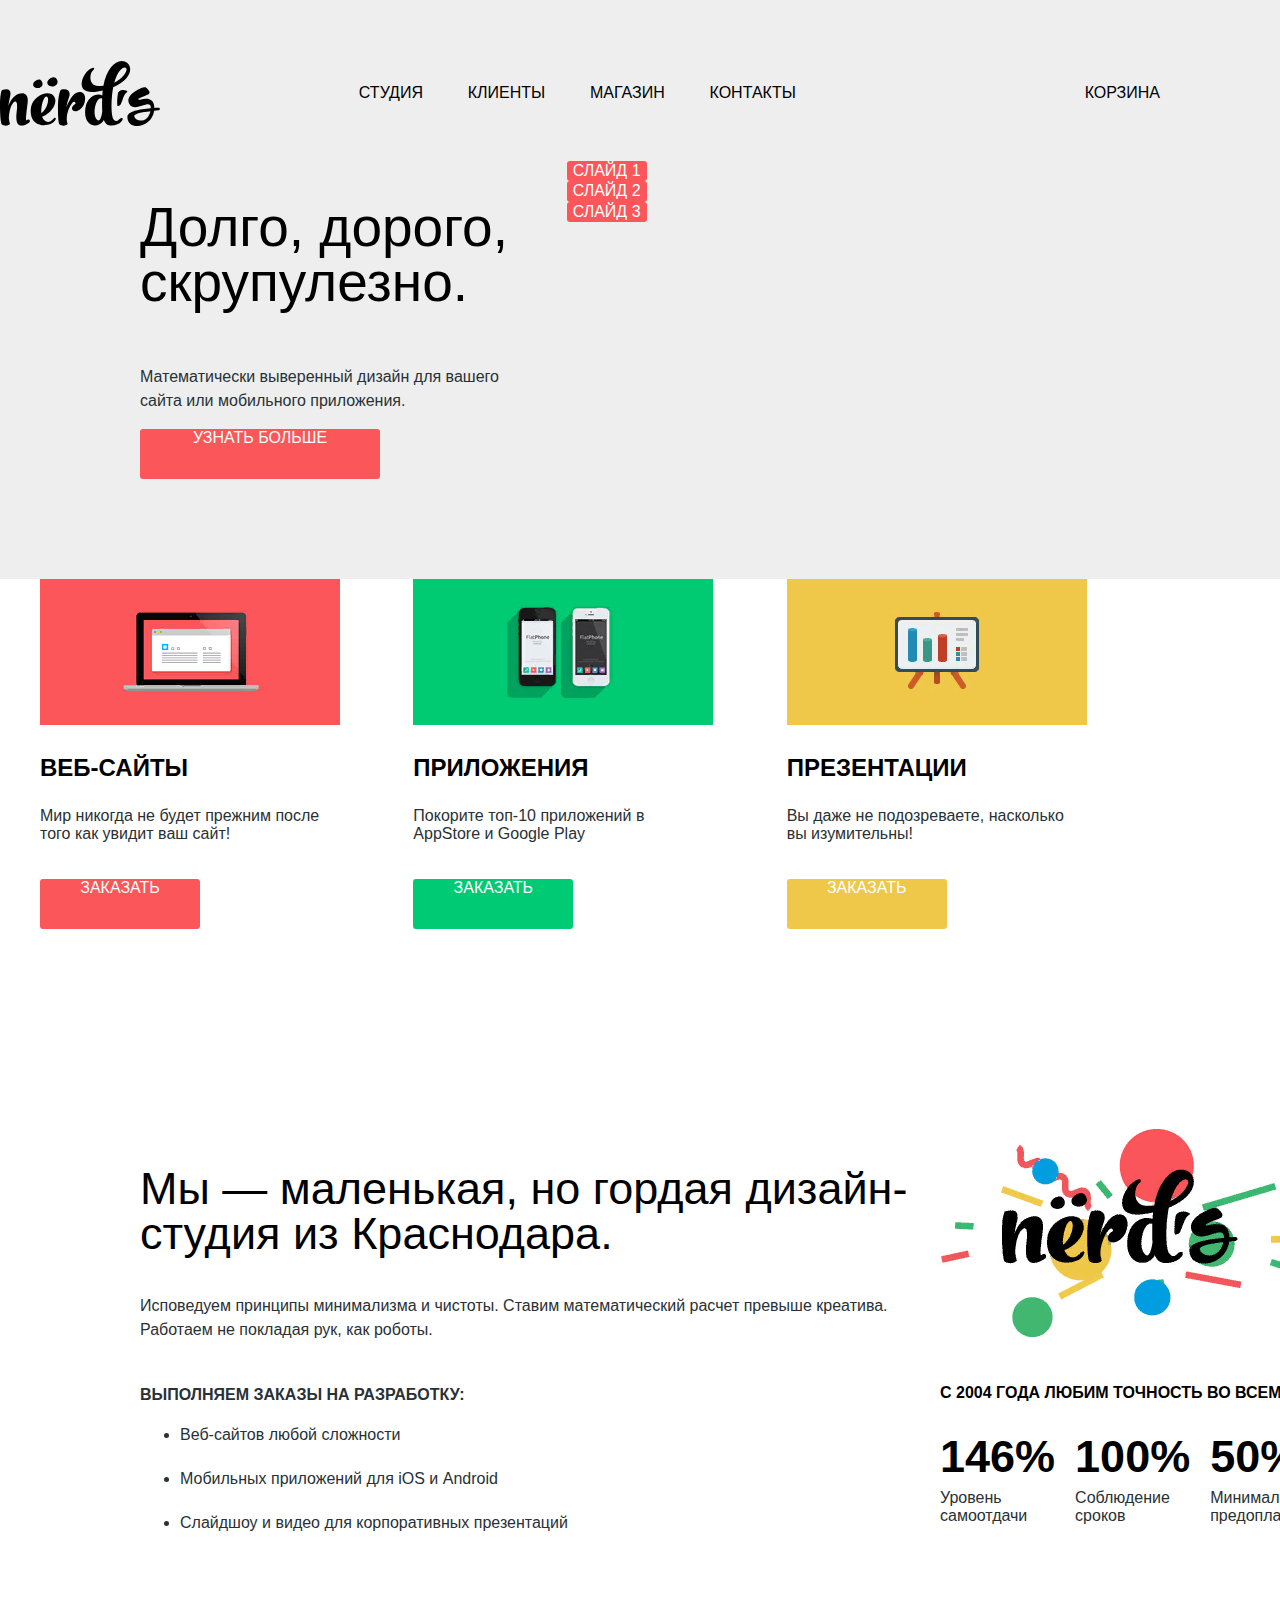
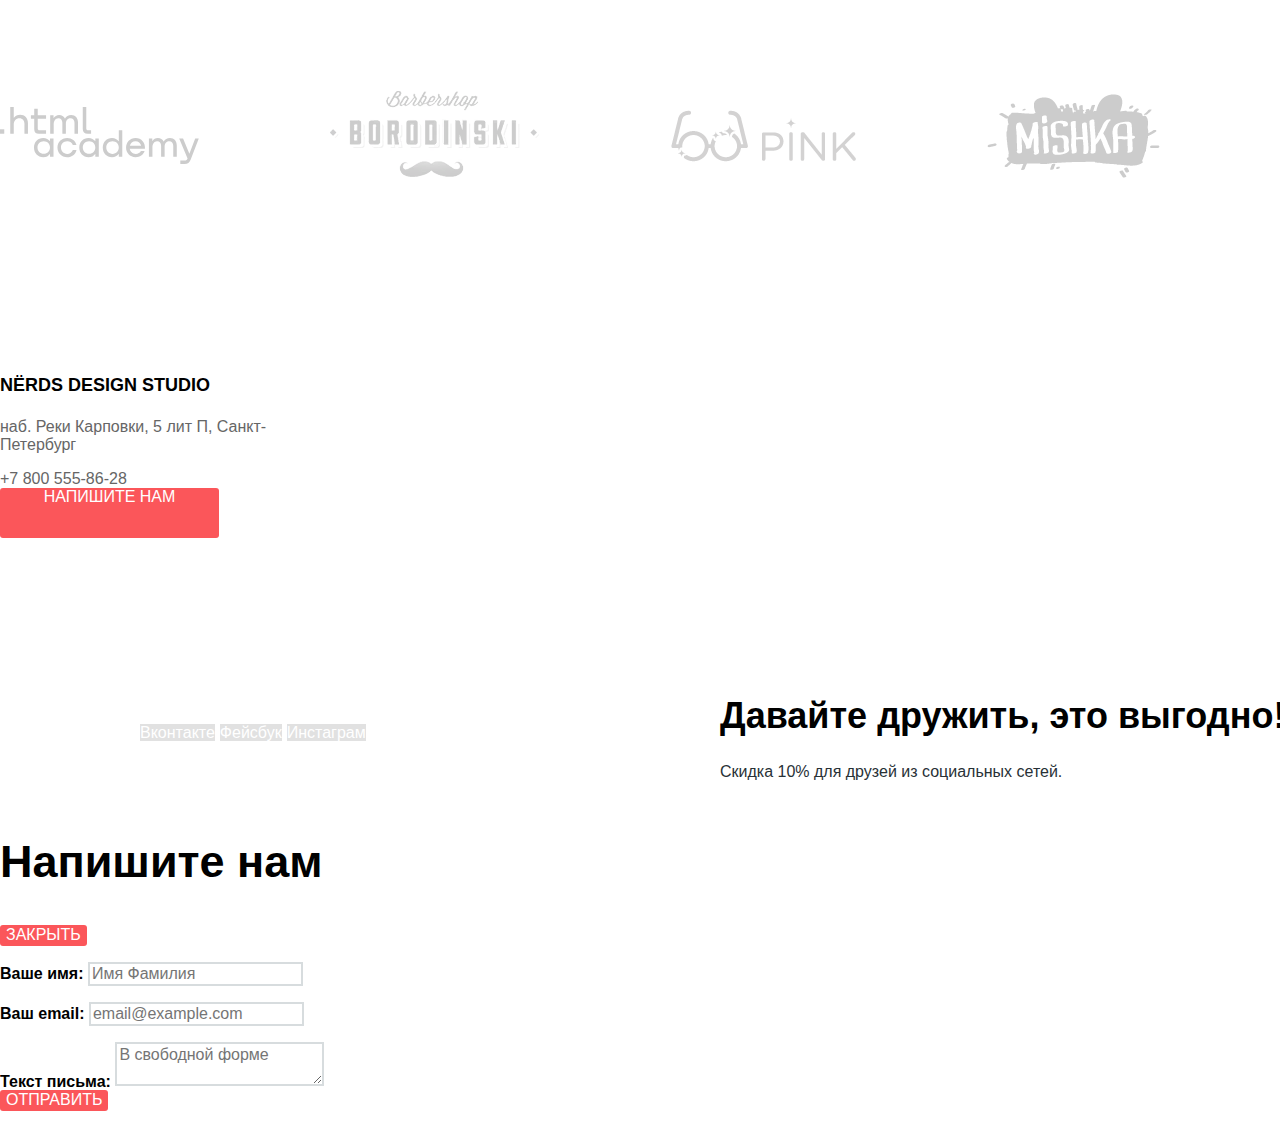
==== index.html @ 05489ad7 "Сетка на флексах для главной страницы доработка 1" ====
<!DOCTYPE html>
<html class="page" lang="ru">
  <head>
    <meta charset="utf-8">
    <title>HTML Academy: Нёрдс</title>
    <link rel="stylesheet" href="css/normalize.css">
    <link rel="stylesheet" href="css/style.css">
    <link rel="icon" href="favicon.ico">
    <link rel="icon" href="favicon.152.svg" type="image/svg+xml">
    <link rel="apple-touch-icon" href="favicon.180.png">
    <link rel="manifest" href="manifest.webmanifest">
  </head>
  <body class="page-body">
    <header class="main-header">
      <nav class="main-navigation">
        <a class="main-header-logo">
          <img src="img/icon/logo_nerds.svg" width="160" height="65" alt="Логотип магазина «Nёrds»">
        </a>
        <ul class="site-navigation">
          <li><a href="blank.html">Студия</a></li>
          <li><a href="blank.html">Клиенты</a></li>
          <li><a href="catalog.html">Магазин</a></li>
          <li><a href="blank.html">Контакты</a></li>
        </ul>
        <div class="user-navigation">
          <a class="basket-link" href="blank.html">Корзина</a>
        </div>
      </nav>
    </header>
    <main class="main-container">
        <!--h1>Интернет магазин готовых шаблонов «Nёrds»</h1><Заголовок будет скрыт-->
        <section class="features">
          <div class="features-inner">
            <!--h2>Наши преимущества</h2><Заголовок будет скрыт-->
            <section class="feature-item feature-item-active">
              <h3>Долго, дорого, скрупулезно.</h3>
              <p>Математически выверенный дизайн для вашего сайта или мобильного приложения.</p>
              <a class="button" href="blank.html">Узнать больше</a>
            </section>
            <section class="feature-item">
              <h3>Любим математику как никто другой</h3>
              <p>Никакого креатива, только математические формулы для расчета идеальных пропорций</p>
              <a class="button" href="blank.html">Узнать больше</a>
            </section>
            <section class="feature-item">
              <h3>Только ночь, только хардкор</h3>
              <p>Работать днем, как все? Мы против этого. Ближе к полуночи работа только начинается.</p>
              <a class="button" href="blank.html">Узнать больше</a>
            </section>
            <ul class="slider-buttons">
              <li><button class="button button-active" type="button">Слайд 1</button></li>
              <li><button class="button" type="button">Слайд 2</button></li>
              <li><button class="button" type="button">Слайд 3</button></li>
            </ul>
          </div>
        </section>
        <section class="services">
          <!--h2>Услуги</h2><Заголовок будет скрыт-->
          <ul class="services-list">
            <li class="service-item">
              <img src="img/png/illustration_1.png" width="300" height="146" alt="Иллюстрация-1">
              <h3>Веб-сайты</h3>
              <p>Мир никогда не будет прежним после того как увидит ваш сайт!</p>
              <a class="button red" href="blank.html">Заказать</a>
            </li>
            <li class="service-item">
              <img src="img/png/illustration_2.png" width="300" height="146" alt="Иллюстрация-2">
              <h3>Приложения</h3>
              <p>Покорите топ-10 приложений в AppStore и Google Play</p>
              <a class="button green" href="blank.html">Заказать</a>
            </li>
            <li class="service-item">
              <img src="img/png/illustration_3.png" width="300" height="146" alt="Иллюстрация-3">
              <h3>Презентации</h3>
              <p>Вы даже не подозреваете, насколько вы изумительны!</p>
              <a class="button yellow">Заказать</a>
            </li>
          </ul>
        </section>
        <div class="company-details-columns">
          <section class="company">
            <!--h2>О компании</h2><Заголовок будет скрыт-->
            <h2>Мы — маленькая, но гордая дизайн-студия из Краснодара.</h2>
            <p>Исповедуем принципы минимализма и чистоты. Ставим математический расчет превыше креатива. Работаем не покладая рук, как роботы.</p>
            <h3>Выполняем заказы на разработку:</h3>
            <ul class="company-list">
              <li class="company-item">Веб-сайтов любой сложности</li>
              <li class="company-item">Мобильных приложений для iOS и Android</li>
              <li class="company-item">Слайдшоу и видео для корпоративных презентаций</li>
            </ul>
          </section>
          <section class="details">
            <!--h2>Почему мы?</h2><Заголовок будет скрыт-->
            <img src="img/png/illustration_nerds.png" width="360" height="208" alt="Иллюстрация-Нёрдс">
            <h3>с 2004 года Любим точность во всем:</h3>
            <ul class="details-list">
              <li class="details-item">
                <p class="percent">146%</p>
                <p>Уровень самоотдачи</p>
              </li>
              <li class="details-item">
                <p class="percent">100%</p>
                <p>Соблюдение сроков</p>
              </li>
              <li class="details-item">
                <p class="percent">50%</p>
                <p>Минимальная предоплата</p>
              </li>
            </ul>
          </section>
        </div>
      <section class="customers">
        <!--h2>Наши клиенты</h2><Заголовок будет скрыт-->
        <ul class="customers-list">
          <li class="customer-item">
            <a href="#">
              <img src="img/icon/logo_1.svg" width="199" height="57" alt="Логотип htmlacademy">
            </a>
          </li>
          <li class="customer-item">
            <a href="#">
              <img src="img/png/logo_2.png" width="209" height="90" alt="Логотип Бородинский">
            </a>
          </li>
          <li class="customer-item">
            <a href="#">
              <img src="img/png/logo_3.png" width="185" height="52" alt="Логотип Ринк">
            </a>
          </li>
          <li class="customer-item">
            <a href="#">
              <img src="img/png/logo_4.png" width="173" height="84" alt="Логотип Мишка">
            </a>
          </li>
        </ul>
      </section>
      </main>
    <footer class="main-footer">
      <section class="footer-contacts">
        <!--h2>Контактная информация</h2><Заголовок будет скрыт-->
        <div>
          <section class="contacts-address">
            <h3>NЁRDS DESIGN STUDIO</h3>
            <p>наб. Реки Карповки, 5 лит П, Санкт-Петербург</p>

            <a class="contacts-phone" href="tel:+78005558628">+7 800 555-86-28</a>
            <a class="button" href="blank.html">Напишите нам</a>

          </section>
        </div>
      </section>
      <section class="footer-social">
        <ul class="footer-social-list">
          <li>
            <a class="social-button" href="#">Вконтакте</a>
          </li>
          <li>
            <a class="social-button" href="#">Фейсбук</a>
          </li>
          <li>
            <a class="social-button" href="#">Инстаграм</a>
          </li>
        </ul>
        <div class="footer-social-heading">
          <h2>Давайте дружить, это выгодно!</h2>
          <p>Скидка 10% для друзей из социальных сетей.</p>
        </div>
      </section>
    </footer>
    <section class="appointment">
      <h2>Напишите нам</h2>
      <button class="button" type="button">Закрыть</button>
      <form action="https://echo.htmlacademy.ru" method="post">
        <p class="appointment-item">
          <label for="appointment-name">Ваше имя:</label>
          <input id="appointment-name" type="text" name="name" placeholder="Имя Фамилия">
        </p>
        <p class="appointment-item">
          <label for="appointment-email">Ваш email:</label>
          <input id="appointment-email" type="email" name="email" placeholder="email@example.com">
        </p>
        <p class="appointment-item">
          <label for="appointment-text">Текст письма:</label>
          <textarea id="appointment-text" name="text" placeholder="В свободной форме"></textarea>
          <button class="button" type="submit">Отправить</button>
        </p>
      </form>
    </section>
  </body>
</html>
---- css/style.css ----
:root {

  --basic-black: #000000;
  --basic-black-dark:#444444;

  --basic-gray-blue: #283136;
  --basic-gray-dark: #4d4d4d;
  --basic-gray-dim:#666666;
  --basic-gray-neutral: #ababab;
  --basic-gray-neutral-light: #b4b9bb;
  --basic-gray-neutral-white: #d7dcde;
  --basic-gray-light:#d5d5d5;
  --basic-gray-light-white: #e1e1e1;
  --basic-gray-white: #eeeeee;
  --basic-gray-white-light: #dfdfdf;


  --basic-silver: #c1c1c1;
  --basic-silver-dark: #c4c4c4;

  --basic-white: #ffffff;
  --basic-white-gray: #f2f2f2;

  --special-red: #fb565a;
  --special-red-neutral: #E74246;
  --special-red-dark: #D7373B;

  --special-green: #00ca74;
  --special-green-neutral: #00bc6c;
  --special-green-dark: #00aa62;

  --special-yellow: #efc849;
  --special-yellow-neutral: #eab534;
  --special-yellow-dark: #e5a722;
}
/* Global */
body {
  min-width: 1160px;
  margin: 0;
  padding: 0;
  font-family: "Roboto", Arial, sans-serif;
  font-size: 16px;
  line-height: 18px;
  font-weight: 400;
  color: var(--basic-gray-blue);
  background-color: var(--basic-white);
}

.page-body {
  width: 1160px;
  min-height: 100%;
  display: grid;
  grid-template-rows: min-content 1fr min-content;
  align-content: start;
}

a {
  text-decoration: none;
}

img {
  max-width: 100%;
  height: auto;
}

/* Grid */

.page {
  height: 100%;
}


.main-header {
  width: 1440px;
  background-color: var(--basic-gray-white);
  padding-top: 60px;
}

  /* Main navigation */

.main-navigation {
  display: flex;
  flex-direction: row;
  align-items: center;
  justify-content: space-between;
  font-size: 16px;
  line-height: 30px;
  text-transform: uppercase;
  color: var(--basic-black);
  width: 1160px;
  padding-bottom: 20px;
}

.main-header-logo {
  display: block;
  width: 160px;
  height: 65px;

}

.site-navigation {
  display: flex;
  flex-direction: row;
  align-items: center;
  justify-content: space-between;
  width: 437px;
  list-style: none;
  margin: 0;
  padding: 0px;
  padding-right: 90px;
}

.user-navigation {
  max-width: 140px;
}

.site-navigation a,
.user-navigation a {
  color: var(--basic-black);
}

.site-navigation a:hover,
.user-navigation a:hover {
  color: var(--special-red);
}

.site-navigation a:focus,
.user-navigation a:focus {
  color: var(--basic-black);
  opacity: 0.3;
}

.site-navigation a:active,
.user-navigation a:active {
  color: var(--basic-black);
}

/* Features */

.features {
  background-color: var(--basic-gray-white);
  padding-bottom: 100px;
}

.features-inner {
  display: grid;
  grid-template-columns: 1fr 1fr 1fr;
  width: 1160px;
  margin: 0 auto;
}

.features-list {
  list-style: none;
}

.feature-item {
  /*text-align: center;*/
  display: none;
}

.feature-item h3 {
  font-size: 55px;
  line-height: 55px;
  font-weight: 500;
  color: var(--basic-black);
}

.feature-item p {
  font-size: 16px;
  line-height: 24px;
}

.feature-item .button {
  width: 240px;
  height: 50px;
}

.feature-item-active {
  display: block;
}

/* Services */

.services {
  padding-bottom: 60px;
  width: 1160px;
  margin-bottom: 80px;
}

.services-list  {
  list-style: none;
  display: grid;
  grid-template-columns: 1fr 1fr 1fr;
  margin: 0 auto;
  justify-content: center;
  /*display: flex;
  width: 1160px;
  padding: 0;
  justify-content: space-around;
  padding-top: 80px;*/
}

.service-item {
  width: 300px;
}

.service-item h3 {
  font-size: 24px;
  line-height: 30px;
  color: var(--basic-black);
  font-weight: bold;
  text-transform: uppercase;
}

.service-item p {
  padding-bottom: 20px;
}

.service-item .button {
  width: 160px;
  height: 50px;
}
/* Button */

.button {
  display: block;
  font-weight: 500;
  text-align: center;
  color: var(--basic-white);
  vertical-align: middle;
  text-transform: uppercase;
  background-color: var(--special-red);
  border: none;
  border-radius: 3px;
}


.slider-buttons {
  list-style: none;
}

.green {
  background-color: var(--special-green);
}

.yellow {
  background-color: var(--special-yellow);
}

.button:hover {
  background-color: var(--special-red-neutral);
}

.button:focus {
  background-color: var(--special-red-dark);
  opacity: 0.3;
  box-shadow: inset 0px 3px 0px rgba(0, 1, 1, 0.1);
}

.red {
  background-color: var(--special-red);
}

.red:hover {
  background-color: var(--special-red-neutral);
}

.red:focus {
  background-color: var(--special-red-dark);
  box-shadow: inset 0px 3px 0px rgba(0, 1, 1, 0.1);
}

.green {
  background-color: var(--special-green);
}

.green:hover {
  background-color: var(--special-green-neutral);
}

.green:focus {
  background-color: var(--special-green-dark);
  box-shadow: inset 0px 3px 0px rgba(0, 1, 1, 0.1);
}


.yellow {
  background-color: var(--special-yellow);
}

.yellow:hover {
  background-color: var(--special-yellow-neutral);
}

.yellow:focus {
  background-color: var(--special-yellow-dark);
  box-shadow: inset 0px 3px 0px rgba(0, 1, 1, 0.1);
}


/* Contacts */

.contacts-phone {
  color: inherit;
}

/* Appointment */

.appointment-item input {
  font: inherit;
  background-color: transparent;
  border: 2px solid var(--basic-black);
}

.appointment-item input:focus {
  border-color: var(--special);
}

/* Company-details-columns */

.company-details-columns{
  display: grid;
  grid-template-columns: 1fr 360px;
  width: 1160px;
  margin: 0 auto;
  padding-top: 60px;
  padding-bottom: 80px;
}

/* Company */

.company {
  font-size: 16px;
  line-height: 24px;
  padding-left: 15px;
  margin: 0px;
  padding: 0px;
}

.company h2 {
  font-size: 45px;
  line-height: 45px;
  color: var(--basic-black);
  font-weight: 500;
}

.company h3 {
  font-size: 16px;
  line-height: 24px;
  text-transform: uppercase;
  margin: 0px;
  padding: 0px;
  padding-top: 25px;
}

.company-item {
  padding-bottom: 20px;
}

/* Details */

.details-list,
.customers-list {
  list-style: none;
  padding-left: 0;
}

.details h3 {
  font-size: 16px;
  line-height: 24px;
  font-weight: bold;
  text-transform: uppercase;
  color: var(--basic-black);
  margin-top: 0px;
  margin-bottom: 0px;
  padding-top: 40px;
}

/* Details-list */

.details-list {
  display: grid;
  grid-template-columns: 1fr 1fr 1fr;
  width: 360px;
  min-height: 110px;
  margin: 0;
  padding: 0;
  column-gap: 20px;
  padding-top: 20px;
  align-content: space-between;
}


.details-list p{
  margin-top: 0px;
  margin-bottom: 0px;
}

/* Customers */

.customers {
  padding-top: 40px;
  padding-bottom: 40px;
}


.customers a:hover {
  color: var(--basic-black);
}

.customers a:focus {
  opacity: 0.1;
}

/* Customers-list */

.customers-list {
  display: flex;
  width: 1160px;
  justify-content: space-between;
  align-items: center;
  margin: 0px;
  padding: 0px;
}

/* Percent */

.percent {
  font-size: 45px;
  line-height: 64px;
  color: var(--basic-black);
  font-weight: bold;
  text-transform: uppercase;
}


/* Main footer */

.main-footer {
  margin-top: 80px;
}


/* Footer-contacts */

.footer-contacts {
  margin-top: 55px;
  width: 1440px;
}

.contacts-address {
  width: 319px;
  height: 308px;
  color: var(--basic-gray-dim);
}

.contacts-address h3 {
  font-size: 18px;
  line-height: 30px;
  color: var(--basic-black);
  font-weight: bold;
  text-transform: uppercase;
  padding-top: 10px;
}

.contacts-address .button {
  width: 219px;
  height: 50px;
}
/* Footer-social */

.footer-social ul {
  list-style: none;
  padding-left: 0px;
}

.footer-social h2 {
  font-size: 36px;
  line-height: 36px;
  color: var(--basic-black);
  font-weight: bold;
}

.footer-social {
  display: grid;
  grid-template-columns: 1fr 1fr;
  width: 1160px;
  margin: 0 auto;
  /*padding-left: 0px;*/
}

/* Footer-social-button */

.footer-social-list  {
  display: grid;
  grid-template-columns: min-content min-content min-content;
  align-content: center;
  margin: 0px;
  column-gap: 5px;
}


/* Social button */

.social-button {
  color: var(--basic-white);
  background-color: var(--basic-gray-light-white);
}

.social-button:hover {
  background-color: var(--special-red-neutral);
}

.social-button:focus {
  background-color: var(--special-red-dark);
  box-shadow: inset 0px 3px 0px rgba(0, 1, 1, 0.1);
}

/* Appointment */

.appointment h2 {
  font-size: 45px;
  line-height: 53px;
  color: var(--basic-black);
  font-weight: bold;
}

.appointment-item label {
  color: var(--basic-black);
  font-weight: bold;

}

.appointment-item input,
.appointment-item textarea {
  color: var(--basic-black-dark);
  border: 2px solid var(--basic-gray-neutral-white);
}

.appointment-item input:hover,
.appointment-item textarea:hover {
  border: 2px solid var(--basic-gray-neutral-light);
}

.appointment-item input:focus,
.appointment-item textarea:focus {
  border: 2px solid var(--basic-black);
}

.appointment-item input:invalid,
.appointment-item textarea:invalid {
  color: var(--special-green-neutral);
  border: 2px solid var(--special-red-neutral);
}

/* Page-body */

.page-catalog-container {
  width: 1440px;
  min-height: 100%;
  display: grid;
  grid-template-columns: min-content 1fr;
  margin: 0 auto;
}


.page-title {
  background-color: var(--basic-gray-white);
}

.inner-page .page-title {
  grid-column: 1 / -1;
  margin: 0;
  padding-left: 357px;
  padding-right: 357px;
}


/* Sorting */

.sorting {
  grid-column: 1 / -1;
  width: 1160px;
  padding-left: 140px;
  padding-left: 140px;
}

.sorting ul {
  list-style: none;
  padding-left: 0px;
}

.sorting-list a.active {
  color: var(--basic-black);
}

.sorting-list a {
  font-size: 14px;
  line-height: 18px;
  color: var(--basic-black);
  font-weight: normal;
  text-decoration: none;
  opacity: 0.3;
}

.sorting-list a:hover,
.rating-list a:hover {
  opacity: 0.6;
}

.sorting-list a:active,
.rating-list a:active {
  color: var(--basic-black);
}

/* Rating-list */

.rating-list {
  padding-left: 0px;

}

/* Filters */

.filter {
  width: 260px;
  padding-left: 140px;
}

.filter ul {
  list-style: none;
  padding-left: 0px;
}

.filter legend,
.sorting-title {
  font-size: 18px;
  line-height: 30px;
  color: var(--basic-black);
  font-weight: bold;
}

.filter label {
  font-size: 16px;
  line-height: 20px;
  color: var(--basic-gray-blue);
  font-weight: normal;
}

.filter label:hover {
  color: var(--basic-gray-blue);
}

.filter label:disabled {
  opacity: 0.3;
}

.one-ring:hover {
  visibility: visible;
}


.filter button {
  width: 260px;
  height: 50px;
  background-color: var(--basic-gray-white);
  border-radius: 3px;
  border: none;
  font-size: 16px;
  line-height: 18px;
  color: var(--basic-black);
  font-weight: 500;
  text-transform: uppercase;
}

.filter button:hover {
background: var(--basic-gray-white-light);
}

.filter button:active {
  background: var(--basic-gray-light);
  box-shadow: inset 0px 3px 0px rgba(0, 1, 1, 0.1);
  opacity: 0.3;
}


/* Catalog */
.catalog {
  padding-left: 140px;
}

.catalog ul {
  list-style: none;
  padding-left: 0px;
}

.catalog-card-list {
  display: grid;
  grid-template-columns: 358px 358px;
  margin: 0 auto;
  padding-left: 0px;
  column-gap: 20px;
}

.catalog-card-title {
  font-size: 18px;
  line-height: 30px;
  color: var(--basic-black);
  font-weight: bold;
  text-transform: uppercase;
}

.catalog-card-image {
  display: block;
}

.catalog-card-link:hover .catalog-card-title {
  color: var(--special-red);
}

.catalog-card-link:active .catalog-card-title {
  color: var(--basic-black);
  opacity: 0.3;
}

.catalog p {
  font-size: 16px;
  line-height: 18px;
  color: var(--basic-gray-dim);
  font-weight: normal;
}

.catalog-item-wrapper {
  width: 360px;
  height: 231px;
  background-color: var(--basic-gray-white);
}

.catalog-item-wrapper button {
  width: 200px;
  height: 50px;
  font-size: 16px;
  line-height: 18px;
  color: var(--basic-white);
  background-color: var(--special-red);
  border-radius: 3px;
  border: none;
}

.catalog-item-wrapper button:hover {
  background-color: var(--special-red-neutral);
}

.catalog-item-wrapper button:active {
  background-color: var(--special-red-dark);
  box-shadow: inset 0px 3px 0px rgba(0, 1, 1, 0.1);
}


/* Pagination */

.pagination-list {
  padding-left: 0px;
}

.pagination-item a {
  color: var(--basic-black);
  background-color: var(--basic-gray-white);
  border-radius: 3px;
}

.pagination-item-current a {
  background-color: var(--basic-white);
  border: 3px solid var(--basic-gray-white-light);
  box-sizing: border-box;
  border-radius: 3px;
}


.pagination-item a:hover {
  background-color: var(--basic-gray-white-light);
}

.pagination-item a:active {
  background-color: var(--basic-gray-light);
  box-shadow: inset 0px 3px 0px rgba(0, 1, 1, 0.1);
  border-radius: 3px;
}

.pagination-list a.active {
  background-color: var(--basic-gray-light);
  border: 3px solid #DBDBDB;
  box-sizing: border-box;
  border-radius: 3px;
}
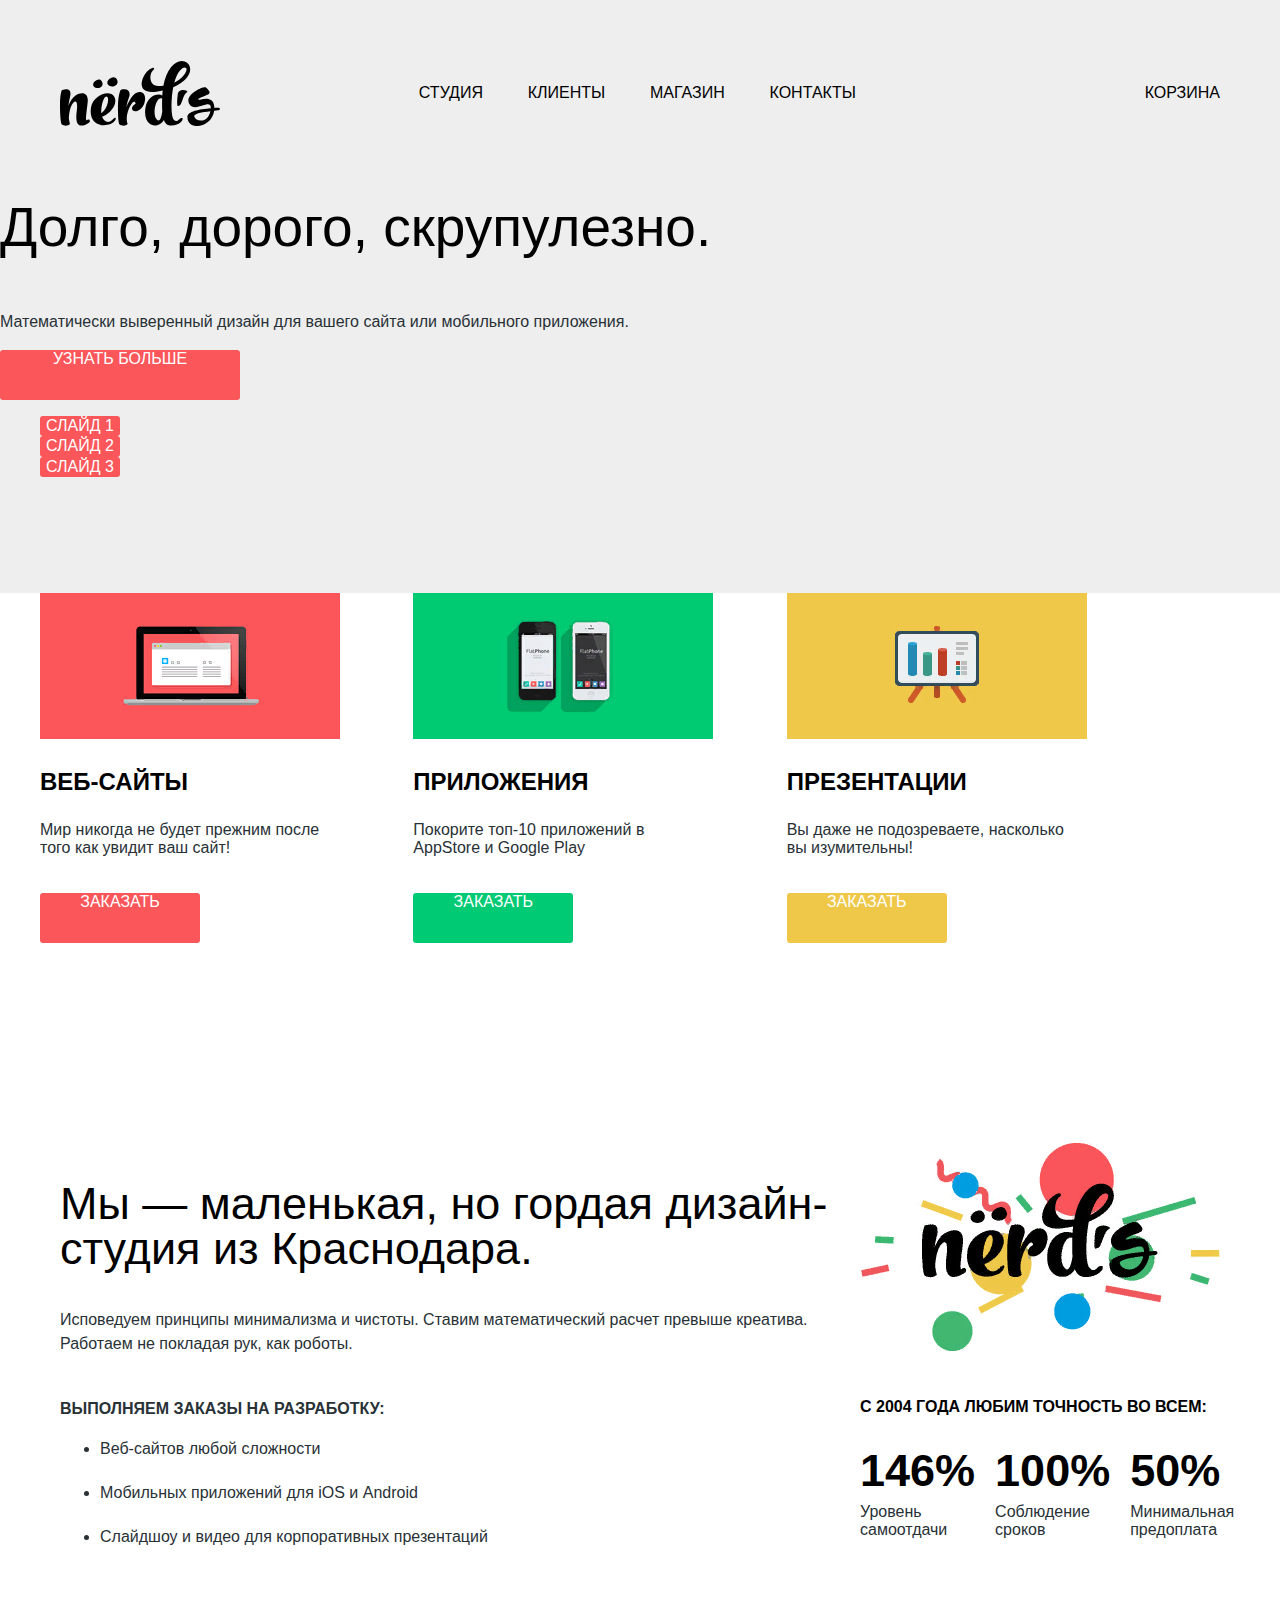
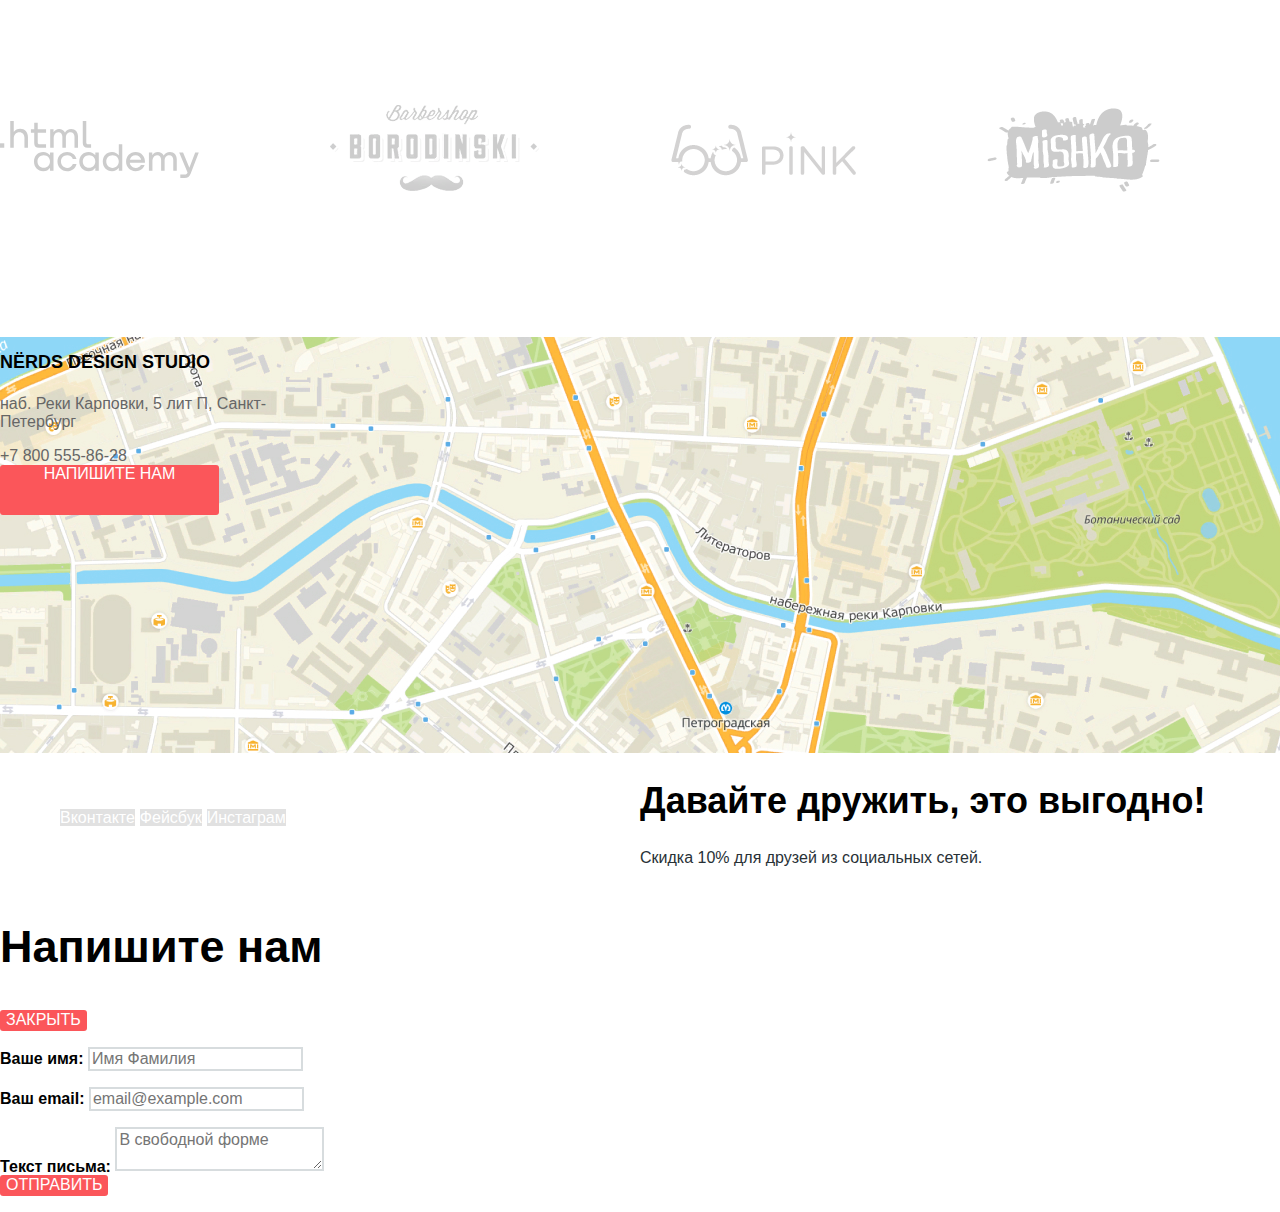
==== commit 8594d0b9: "Сетка на флексах для главной страницы доработка 2" ====
--- a/index.html
+++ b/index.html
@@ -138,7 +138,7 @@
     <footer class="main-footer">
       <section class="footer-contacts">
         <!--h2>Контактная информация</h2><Заголовок будет скрыт-->
-        <div>
+        <div class="contacts map">
           <section class="contacts-address">
             <h3>NЁRDS DESIGN STUDIO</h3>
             <p>наб. Реки Карповки, 5 лит П, Санкт-Петербург</p>
--- a/css/style.css
+++ b/css/style.css
@@ -47,7 +47,7 @@
 }
 
 .page-body {
-  width: 1160px;
+  min-width: 1160px;
   min-height: 100%;
   display: grid;
   grid-template-rows: min-content 1fr min-content;
@@ -71,7 +71,8 @@
 
 
 .main-header {
-  width: 1440px;
+  width: 100%;
+  min-height: 100%;
   background-color: var(--basic-gray-white);
   padding-top: 60px;
 }
@@ -89,6 +90,7 @@
   color: var(--basic-black);
   width: 1160px;
   padding-bottom: 20px;
+  margin: 0 auto;
 }
 
 .main-header-logo {
@@ -143,9 +145,7 @@
 }
 
 .features-inner {
-  display: grid;
-  grid-template-columns: 1fr 1fr 1fr;
-  width: 1160px;
+  width: 100%;
   margin: 0 auto;
 }
 
@@ -445,7 +445,13 @@
 
 .footer-contacts {
   margin-top: 55px;
-  width: 1440px;
+  width: 100%;
+  margin: 0 auto;
+}
+
+.map {
+  height: 416px;
+  background-image:url("../img/jpg/map.jpg");
 }
 
 .contacts-address {
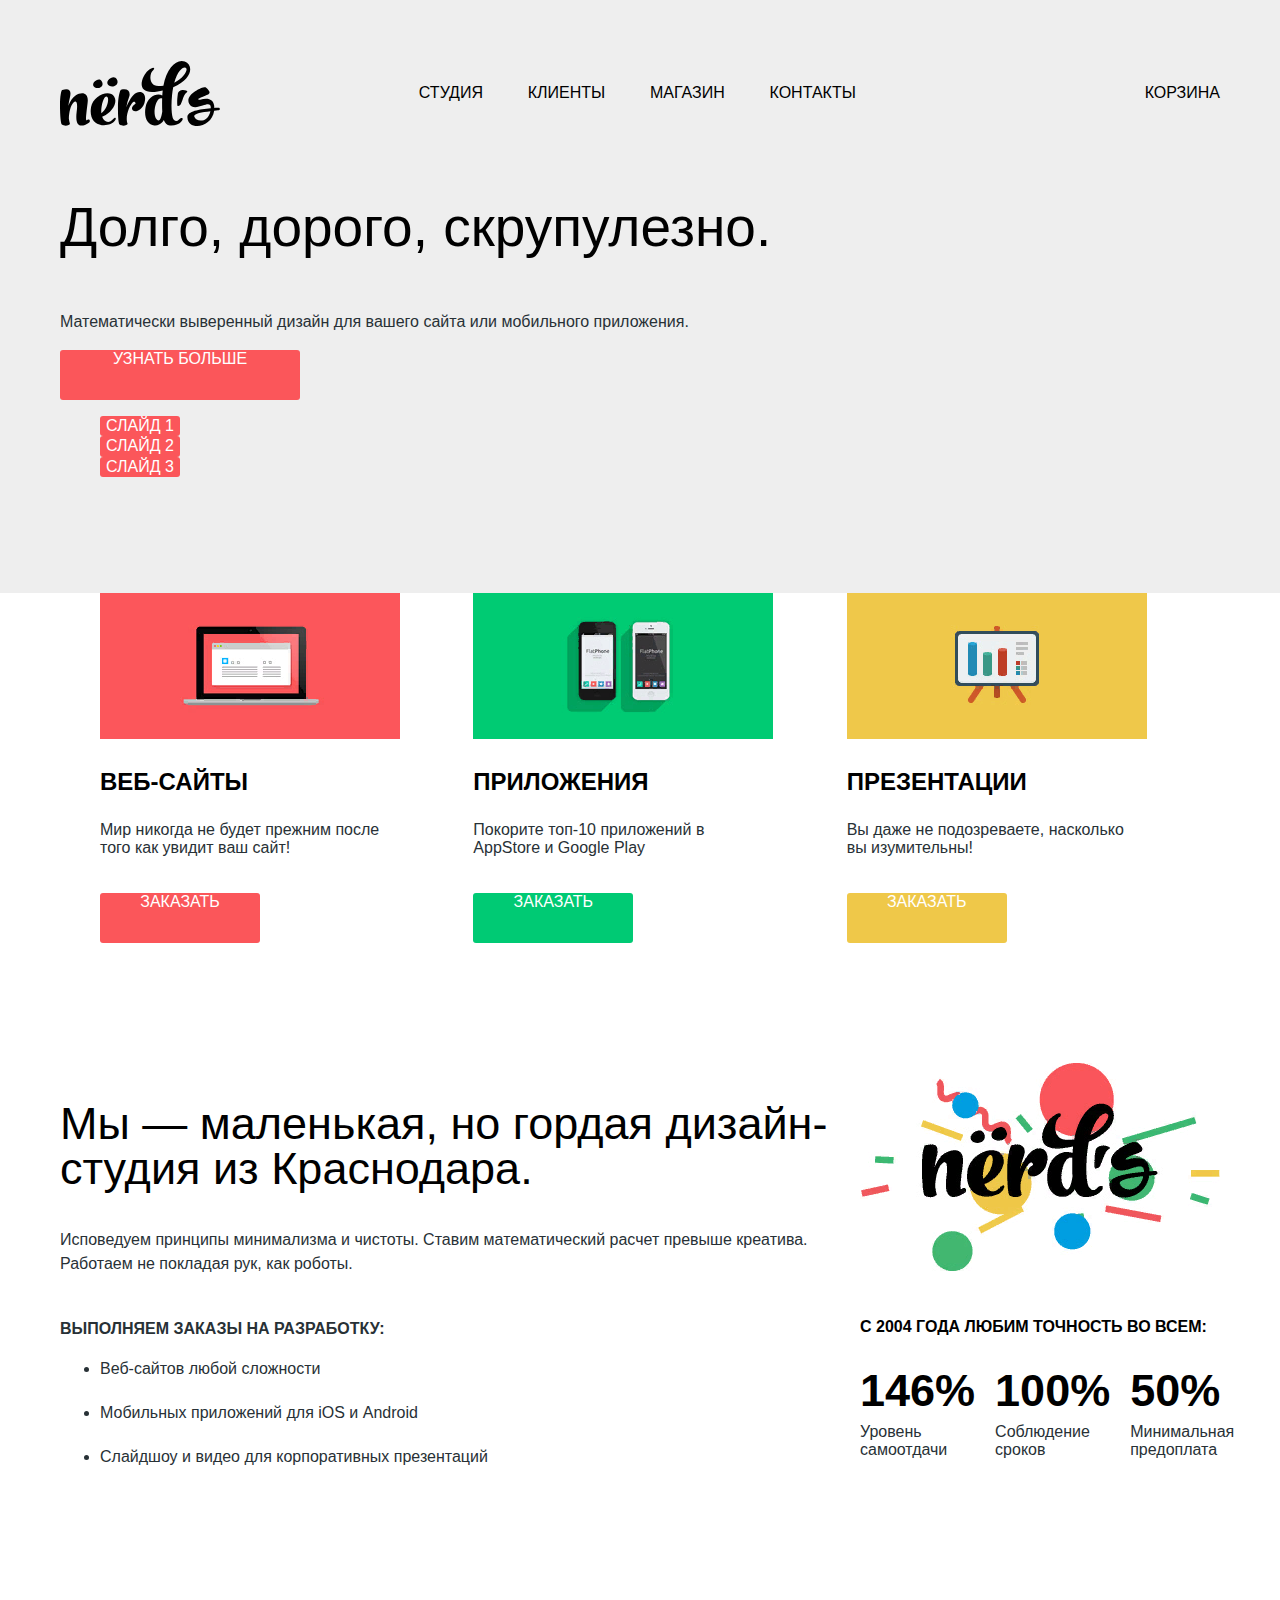
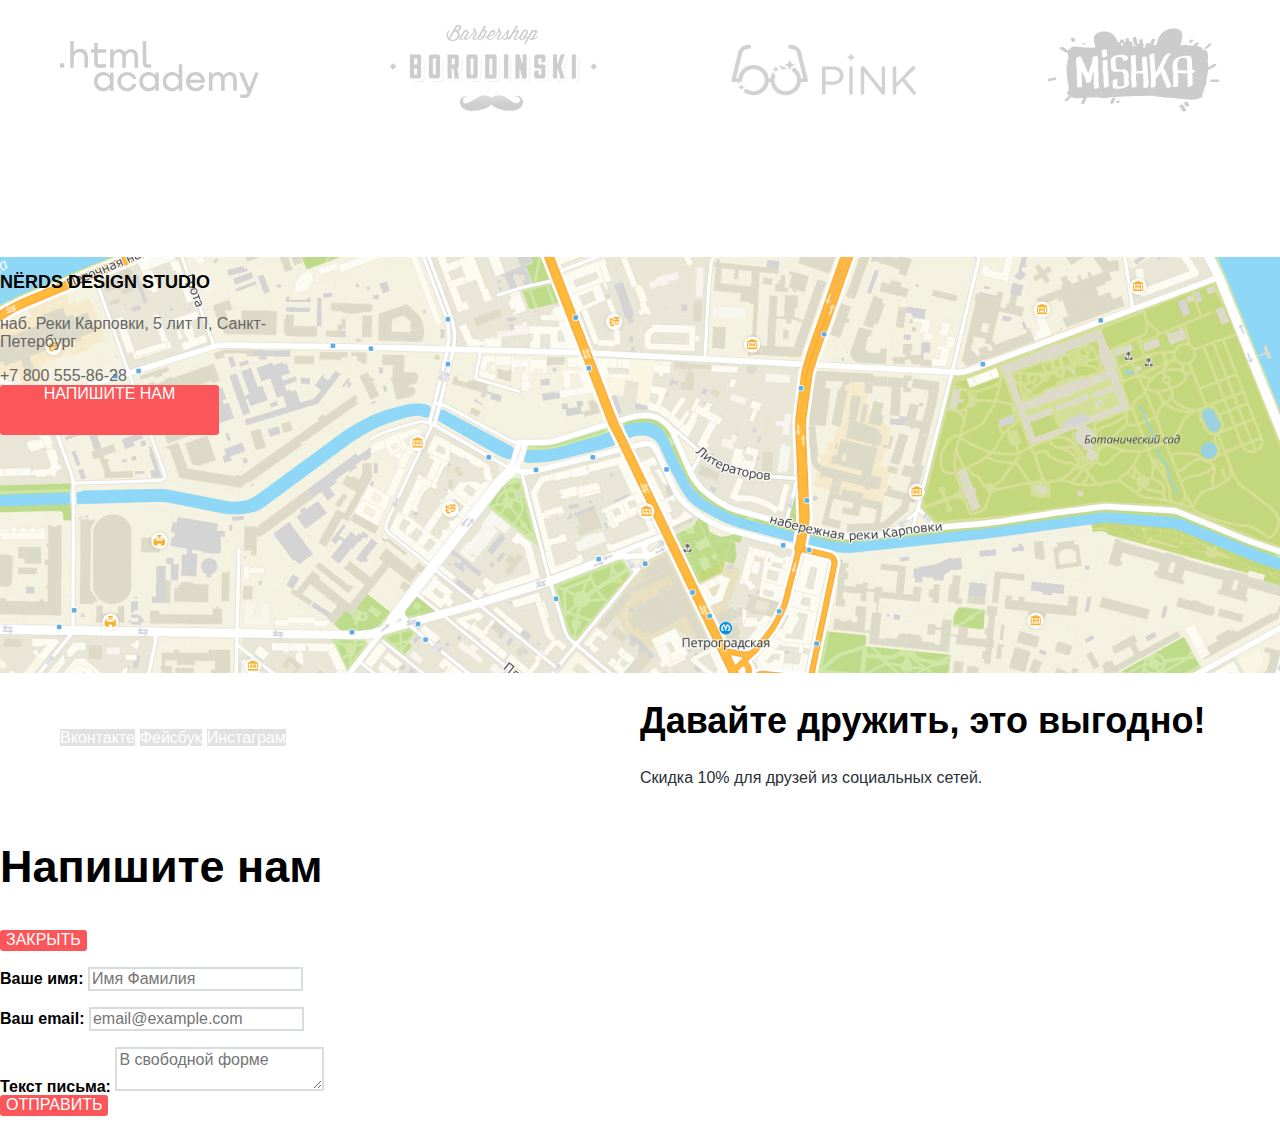
==== commit b42d9dc8: "Сетка на флексах для внутренней страницы доработка 1" ====
--- a/index.html
+++ b/index.html
@@ -138,7 +138,7 @@
     <footer class="main-footer">
       <section class="footer-contacts">
         <!--h2>Контактная информация</h2><Заголовок будет скрыт-->
-        <div class="contacts map">
+        <div class="map">
           <section class="contacts-address">
             <h3>NЁRDS DESIGN STUDIO</h3>
             <p>наб. Реки Карповки, 5 лит П, Санкт-Петербург</p>
--- a/css/style.css
+++ b/css/style.css
@@ -145,7 +145,7 @@
 }
 
 .features-inner {
-  width: 100%;
+  width: 1160px;
   margin: 0 auto;
 }
 
@@ -185,6 +185,7 @@
   padding-bottom: 60px;
   width: 1160px;
   margin-bottom: 80px;
+  margin: 0 auto;
 }
 
 .services-list  {
@@ -300,6 +301,7 @@
 
 /* Contacts */
 
+
 .contacts-phone {
   color: inherit;
 }
@@ -419,7 +421,7 @@
   width: 1160px;
   justify-content: space-between;
   align-items: center;
-  margin: 0px;
+  margin: 0 auto;
   padding: 0px;
 }
 
@@ -562,10 +564,9 @@
 /* Page-body */
 
 .page-catalog-container {
-  width: 1440px;
-  min-height: 100%;
+  width: 1160px;
   display: grid;
-  grid-template-columns: min-content 1fr;
+  grid-template-columns: 260px 1fr;
   margin: 0 auto;
 }
 
@@ -576,61 +577,14 @@
 
 .inner-page .page-title {
   grid-column: 1 / -1;
-  margin: 0;
-  padding-left: 357px;
-  padding-right: 357px;
-}
-
-
-/* Sorting */
-
-.sorting {
-  grid-column: 1 / -1;
-  width: 1160px;
-  padding-left: 140px;
-  padding-left: 140px;
-}
-
-.sorting ul {
-  list-style: none;
-  padding-left: 0px;
-}
-
-.sorting-list a.active {
-  color: var(--basic-black);
-}
-
-.sorting-list a {
-  font-size: 14px;
-  line-height: 18px;
-  color: var(--basic-black);
-  font-weight: normal;
-  text-decoration: none;
-  opacity: 0.3;
-}
-
-.sorting-list a:hover,
-.rating-list a:hover {
-  opacity: 0.6;
-}
-
-.sorting-list a:active,
-.rating-list a:active {
-  color: var(--basic-black);
-}
-
-/* Rating-list */
-
-.rating-list {
-  padding-left: 0px;
-
+  margin: 0 auto;
 }
 
 /* Filters */
 
 .filter {
-  width: 260px;
-  padding-left: 140px;
+  min-width: 260px;
+  margin: 55px 0 auto;
 }
 
 .filter ul {
@@ -689,11 +643,77 @@
   opacity: 0.3;
 }
 
+/* Sorting */
+
+.sorting {
+  grid-column: 2/-1;
+  display: flex;
+  flex-direction: row;
+  flex-wrap: wrap;
+  justify-content: space-between;
+  margin: 55px 0 auto;
+  height: 50px;
+  width: 900px;
+}
+
+.sorting-title {
+  margin: 0px;
+}
+
+.sorting ul {
+  list-style: none;
+  padding-left: 0px;
+}
+
+.sorting-list {
+  margin: 0px;
+  display: flex;
+}
+
+.sorting-list a.active {
+  color: var(--basic-black);
+}
+
+.sorting-list a {
+  font-size: 14px;
+  line-height: 18px;
+  color: var(--basic-black);
+  font-weight: normal;
+  text-decoration: none;
+  opacity: 0.3;
+}
+
+.sorting-list a:hover,
+.rating-list a:hover {
+  opacity: 0.6;
+}
+
+.sorting-list a:active,
+.rating-list a:active {
+  color: var(--basic-black);
+}
+
+/* Rating-list */
+
+.rating {
+  margin-top: 55px;
+}
+
+.rating-list {
+  display: flex;
+  margin: 0px;
+  padding-left: 0px;
+  justify-content: flex-end;
+}
+
+
 
 /* Catalog */
 .catalog {
-  padding-left: 140px;
-}
+  grid-column: 2/-1;
+  margin: 0px auto;
+}
+
 
 .catalog ul {
   list-style: none;
@@ -705,7 +725,7 @@
   grid-template-columns: 358px 358px;
   margin: 0 auto;
   padding-left: 0px;
-  column-gap: 20px;
+  justify-content: space-around;
 }
 
 .catalog-card-title {
@@ -718,6 +738,15 @@
 
 .catalog-card-image {
   display: block;
+  width: 358px;
+  height: 578px;
+  margin: 0;
+}
+
+.catalog-card-price {
+  display: flex;
+  margin: 15px;
+  margin-top: 0;
 }
 
 .catalog-card-link:hover .catalog-card-title {
@@ -766,7 +795,9 @@
 /* Pagination */
 
 .pagination-list {
+  display: flex;
   padding-left: 0px;
+  margin: 0 auto;
 }
 
 .pagination-item a {
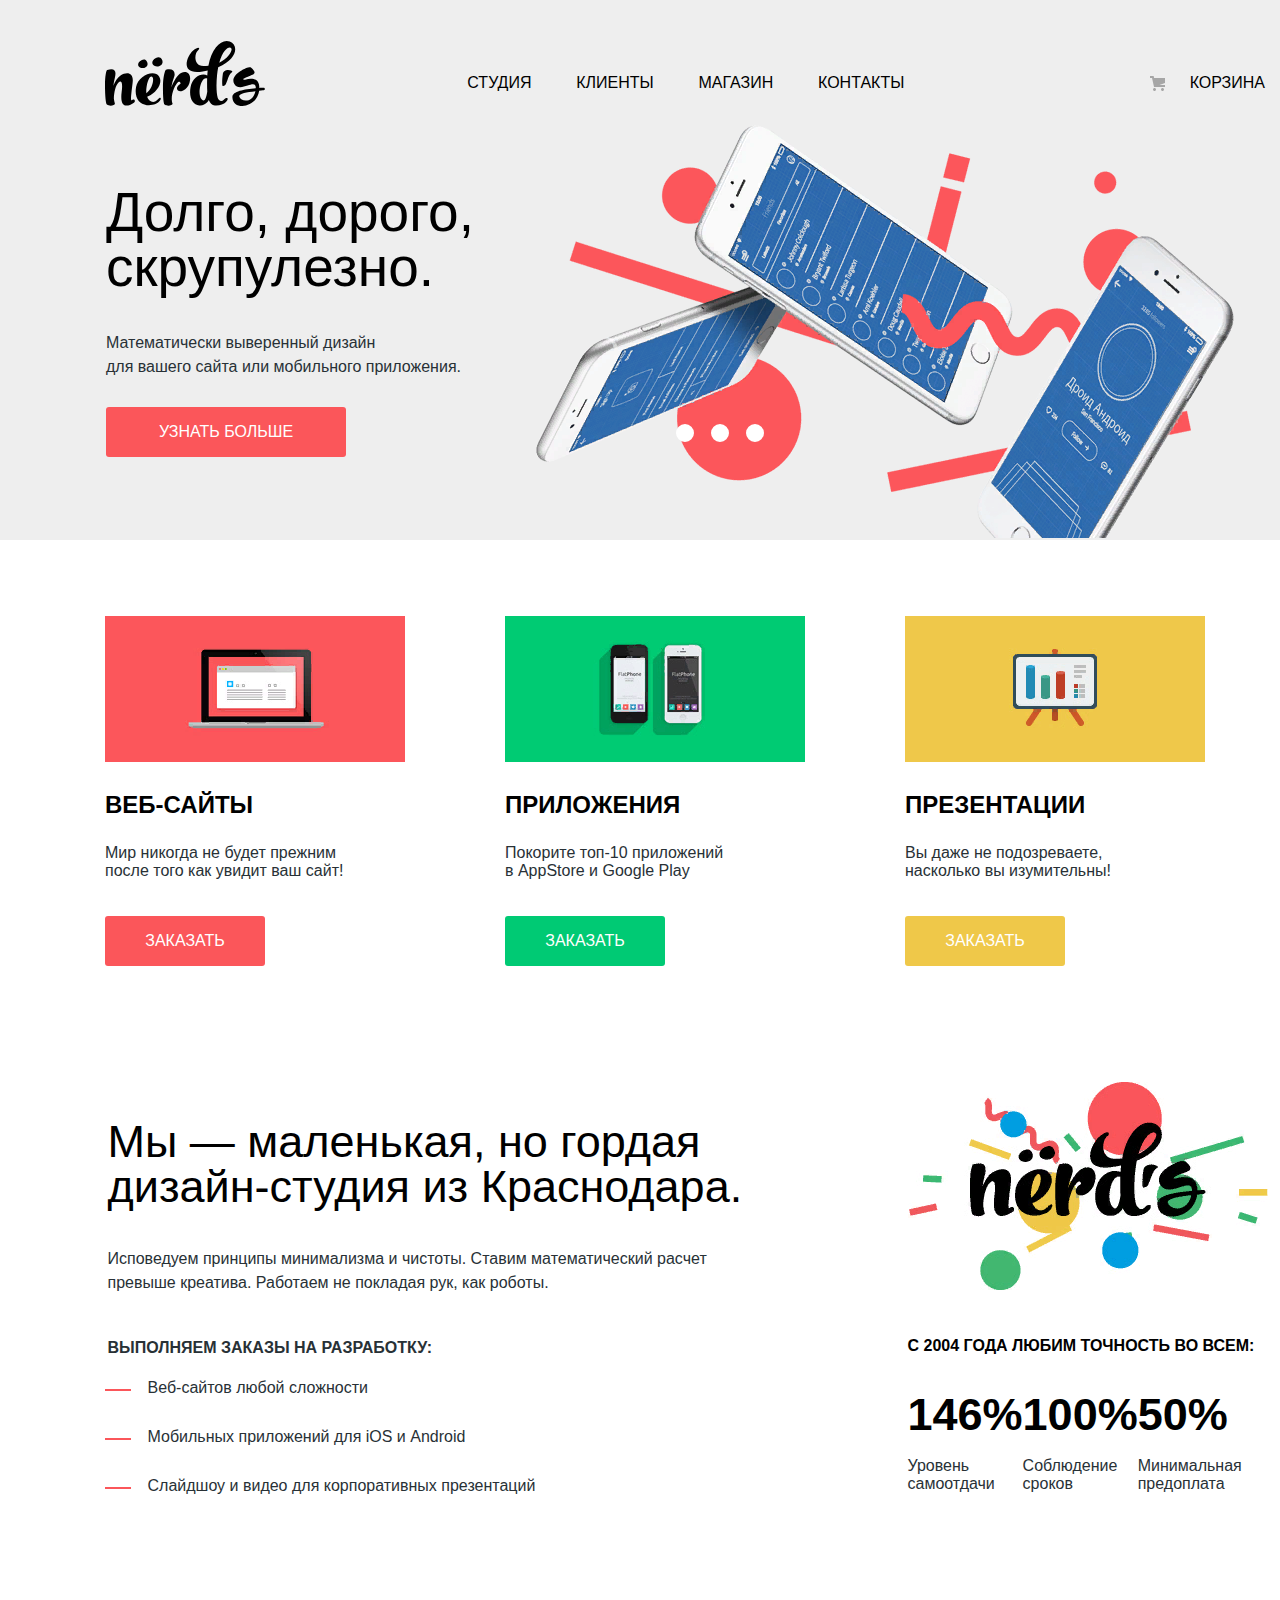
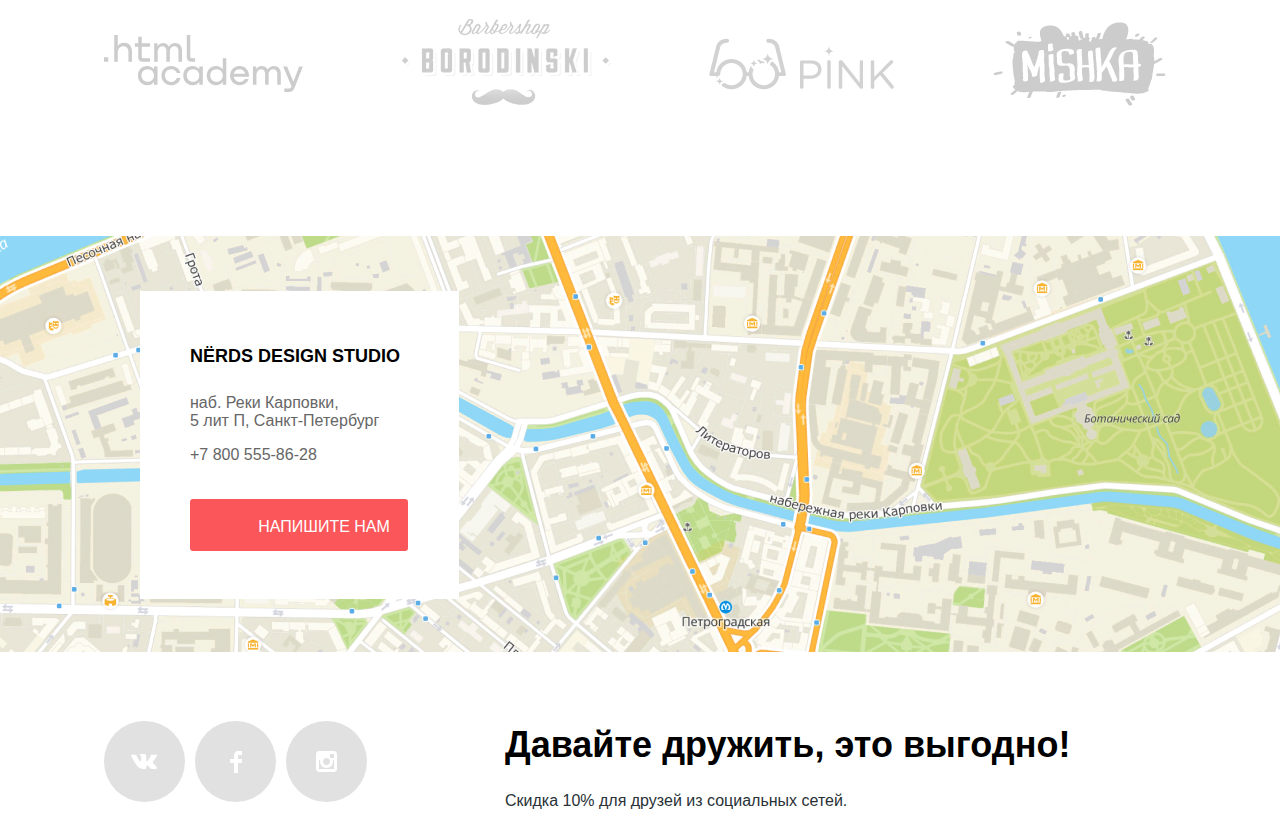
==== commit 1c5e6ec3: "Декоративные элементы на главной странице" ====
--- a/index.html
+++ b/index.html
@@ -28,60 +28,60 @@
       </nav>
     </header>
     <main class="main-container">
-        <!--h1>Интернет магазин готовых шаблонов «Nёrds»</h1><Заголовок будет скрыт-->
+      <h1 class="visually-hidden">Интернет магазин готовых шаблонов «Nёrds»</h1>
         <section class="features">
-          <div class="features-inner">
-            <!--h2>Наши преимущества</h2><Заголовок будет скрыт-->
-            <section class="feature-item feature-item-active">
-              <h3>Долго, дорого, скрупулезно.</h3>
-              <p>Математически выверенный дизайн для вашего сайта или мобильного приложения.</p>
+          <h2 class="visually-hidden">Наши преимущества</h2>
+          <ul class="features-inner">
+            <li class="feature-item slide-active slide-1">
+              <h3>Долго, дорого,<br>скрупулезно.</h3>
+              <p>Математически выверенный дизайн<br>для вашего сайта или мобильного приложения.</p>
               <a class="button" href="blank.html">Узнать больше</a>
-            </section>
-            <section class="feature-item">
-              <h3>Любим математику как никто другой</h3>
-              <p>Никакого креатива, только математические формулы для расчета идеальных пропорций</p>
+            </li>
+            <li class="feature-item slide slide-2">
+              <h3>Любим математику<br>как никто другой</h3>
+              <p>Никакого креатива, только математические формулы<br>для расчета идеальных пропорций</p>
               <a class="button" href="blank.html">Узнать больше</a>
-            </section>
-            <section class="feature-item">
-              <h3>Только ночь, только хардкор</h3>
-              <p>Работать днем, как все? Мы против этого. Ближе к полуночи работа только начинается.</p>
+            </li>
+            <li class="feature-item slide slide-3">
+              <h3>Только ночь,<br>только хардкор</h3>
+              <p>Работать днем, как все? Мы против этого.<br>Ближе к полуночи работа только начинается.</p>
               <a class="button" href="blank.html">Узнать больше</a>
-            </section>
-            <ul class="slider-buttons">
-              <li><button class="button button-active" type="button">Слайд 1</button></li>
-              <li><button class="button" type="button">Слайд 2</button></li>
-              <li><button class="button" type="button">Слайд 3</button></li>
-            </ul>
+            </li>
+          </ul>
+          <div class="slider-buttons">
+            <button class="button-active" type="button" aria-label="Первый слайд"></button>
+            <button type="button" aria-label="Второй слайд"></button>
+            <button type="button" aria-label="Третий слaйд"></button>
           </div>
         </section>
         <section class="services">
-          <!--h2>Услуги</h2><Заголовок будет скрыт-->
+          <h2 class="visually-hidden">Услуги</h2>
           <ul class="services-list">
             <li class="service-item">
               <img src="img/png/illustration_1.png" width="300" height="146" alt="Иллюстрация-1">
               <h3>Веб-сайты</h3>
-              <p>Мир никогда не будет прежним после того как увидит ваш сайт!</p>
+              <p>Мир никогда не будет прежним<br>после того как увидит ваш сайт!</p>
               <a class="button red" href="blank.html">Заказать</a>
             </li>
             <li class="service-item">
               <img src="img/png/illustration_2.png" width="300" height="146" alt="Иллюстрация-2">
               <h3>Приложения</h3>
-              <p>Покорите топ-10 приложений в AppStore и Google Play</p>
+              <p>Покорите топ-10 приложений<br>в AppStore и Google Play</p>
               <a class="button green" href="blank.html">Заказать</a>
             </li>
             <li class="service-item">
               <img src="img/png/illustration_3.png" width="300" height="146" alt="Иллюстрация-3">
               <h3>Презентации</h3>
-              <p>Вы даже не подозреваете, насколько вы изумительны!</p>
+              <p>Вы даже не подозреваете,<br>насколько вы изумительны!</p>
               <a class="button yellow">Заказать</a>
             </li>
           </ul>
         </section>
         <div class="company-details-columns">
           <section class="company">
-            <!--h2>О компании</h2><Заголовок будет скрыт-->
-            <h2>Мы — маленькая, но гордая дизайн-студия из Краснодара.</h2>
-            <p>Исповедуем принципы минимализма и чистоты. Ставим математический расчет превыше креатива. Работаем не покладая рук, как роботы.</p>
+            <h2 class="visually-hidden">О компании</h2>
+            <h2>Мы — маленькая, но гордая<br>дизайн-студия из Краснодара.</h2>
+            <p>Исповедуем принципы минимализма и чистоты. Ставим математический расчет<br>превыше креатива. Работаем не покладая рук, как роботы.</p>
             <h3>Выполняем заказы на разработку:</h3>
             <ul class="company-list">
               <li class="company-item">Веб-сайтов любой сложности</li>
@@ -90,7 +90,7 @@
             </ul>
           </section>
           <section class="details">
-            <!--h2>Почему мы?</h2><Заголовок будет скрыт-->
+            <h2 class="visually-hidden">Почему мы?</h2>
             <img src="img/png/illustration_nerds.png" width="360" height="208" alt="Иллюстрация-Нёрдс">
             <h3>с 2004 года Любим точность во всем:</h3>
             <ul class="details-list">
@@ -110,7 +110,7 @@
           </section>
         </div>
       <section class="customers">
-        <!--h2>Наши клиенты</h2><Заголовок будет скрыт-->
+        <h2 class="visually-hidden">Наши клиенты</h2>
         <ul class="customers-list">
           <li class="customer-item">
             <a href="#">
@@ -134,14 +134,14 @@
           </li>
         </ul>
       </section>
-      </main>
+    </main>
     <footer class="main-footer">
       <section class="footer-contacts">
-        <!--h2>Контактная информация</h2><Заголовок будет скрыт-->
+        <h2 class="visually-hidden">Контактная информация</h2>
         <div class="map">
           <section class="contacts-address">
             <h3>NЁRDS DESIGN STUDIO</h3>
-            <p>наб. Реки Карповки, 5 лит П, Санкт-Петербург</p>
+            <p>наб. Реки Карповки,<br> 5 лит П, Санкт-Петербург</p>
 
             <a class="contacts-phone" href="tel:+78005558628">+7 800 555-86-28</a>
             <a class="button" href="blank.html">Напишите нам</a>
@@ -152,13 +152,22 @@
       <section class="footer-social">
         <ul class="footer-social-list">
           <li>
-            <a class="social-button" href="#">Вконтакте</a>
+            <a class="social-button" href="#">
+              <span class="visually-hidden">Вконтакте</span>
+              <svg width="27" height="15" viewBox="0 0 27 15" fill="none" xmlns="http://www.w3.org/2000/svg"><path d="M16.138 11.51C17.094 11.201 18.318 13.55 19.621 14.449C20.599 15.13 21.348 14.983 21.348 14.983L24.821 14.933C24.821 14.933 26.636 14.821 25.778 13.379C25.707 13.259 25.275 12.31 23.193 10.357C21.016 8.31404 21.311 8.64504 23.932 5.11304C25.529 2.96004 26.168 1.64504 25.968 1.08504C25.776 0.546037 24.603 0.686037 24.603 0.686037L20.69 0.713037C20.309 0.714037 19.986 0.832037 19.839 1.22804C19.836 1.23204 19.218 2.89404 18.394 4.30704C16.653 7.29604 15.958 7.45504 15.67 7.26804C15.009 6.83504 15.176 5.53104 15.176 4.60404C15.176 1.70704 15.608 0.499037 14.33 0.187037C13.903 0.0830374 13.591 0.0150374 12.502 0.00503741C11.11 -0.0159626 9.92797 0.00503743 9.25797 0.334037C8.81297 0.557037 8.47197 1.04604 8.67897 1.07404C8.93897 1.10904 9.52197 1.23404 9.83397 1.66004C10.235 2.21204 10.223 3.44904 10.223 3.44904C10.223 3.44904 10.452 6.86004 9.68297 7.28304C9.15497 7.57304 8.43297 6.98104 6.87997 4.26704C6.08697 2.87904 5.48797 1.34504 5.48797 1.34504C5.48797 1.34504 5.37197 1.06004 5.16197 0.904037C4.91197 0.719037 4.56197 0.660037 4.56197 0.660037L0.84797 0.684037C0.84797 0.684037 0.28997 0.700037 0.0849697 0.946037C-0.0970303 1.16404 0.0699697 1.61404 0.0699697 1.61404C0.0699697 1.61404 2.97897 8.49504 6.27297 11.961C9.29297 15.143 12.725 14.932 12.725 14.932H14.28C14.28 14.932 14.749 14.878 14.989 14.62C15.213 14.38 15.203 13.929 15.203 13.929C15.203 13.929 15.172 11.82 16.138 11.51Z" fill="white"/></svg>
+            </a>
           </li>
           <li>
-            <a class="social-button" href="#">Фейсбук</a>
+            <a class="social-button" href="#">
+              <span class="visually-hidden">Фейсбук</span>
+              <svg width="12" height="22" viewBox="0 0 12 22" fill="none" xmlns="http://www.w3.org/2000/svg"><path d="M12 4V0H8C5.79086 0 4 1.79086 4 4V8H0V12H4V22H8V12H12V8H8V4H12Z" fill="white"/></svg>
+            </a>
           </li>
           <li>
-            <a class="social-button" href="#">Инстаграм</a>
+            <a class="social-button" href="#">
+              <span class="visually-hidden">Инстаграм</span>
+              <svg width="21" height="21" viewBox="0 0 21 21" fill="none" xmlns="http://www.w3.org/2000/svg"><path fill-rule="evenodd" clip-rule="evenodd" d="M3 0H18C19.65 0 21 1.35 21 3V18C21 19.65 19.65 21 18 21H3C1.35 21 0 19.65 0 18V3C0 1.35 1.35 0 3 0ZM14 10.5C14 8.57 12.43 7 10.5 7C8.57 7 7 8.57 7 10.5C7 12.43 8.57 14 10.5 14C12.43 14 14 12.43 14 10.5ZM3 18V9H4.181C4.0626 9.49127 4.00186 9.99467 4 10.5C4 14.0899 6.91015 17 10.5 17C14.0899 17 17 14.0899 17 10.5C16.9986 9.99464 16.9379 9.49118 16.819 9H18V18H3ZM14 7H18V3H14V7Z" fill="white"/></svg>
+            </a>
           </li>
         </ul>
         <div class="footer-social-heading">
@@ -167,9 +176,9 @@
         </div>
       </section>
     </footer>
-    <section class="appointment">
+    <section class="appointment visually-hidden">
       <h2>Напишите нам</h2>
-      <button class="button" type="button">Закрыть</button>
+      <button class="button visually-hidden" type="button">Закрыть</button>
       <form action="https://echo.htmlacademy.ru" method="post">
         <p class="appointment-item">
           <label for="appointment-name">Ваше имя:</label>
--- a/css/style.css
+++ b/css/style.css
@@ -63,6 +63,19 @@
   height: auto;
 }
 
+.visually-hidden {
+  position: absolute;
+  width: 1px;
+  height: 1px;
+  margin: -1px;
+  border: 0;
+  padding: 0;
+  white-space: nowrap;
+  clip-path: inset(100%);
+  clip: rect(0 0 0 0);
+  overflow: hidden;
+}
+
 /* Grid */
 
 .page {
@@ -71,25 +84,28 @@
 
 
 .main-header {
-  width: 100%;
   min-height: 100%;
   background-color: var(--basic-gray-white);
-  padding-top: 60px;
+  padding-top: 40px;
+  padding-left: 90px;
 }
 
   /* Main navigation */
 
 .main-navigation {
   display: flex;
+  flex-wrap: wrap;
   flex-direction: row;
   align-items: center;
   justify-content: space-between;
+  font-style: normal;
+  font-weight: 500;
   font-size: 16px;
   line-height: 30px;
   text-transform: uppercase;
   color: var(--basic-black);
   width: 1160px;
-  padding-bottom: 20px;
+  padding-bottom: 15px;
   margin: 0 auto;
 }
 
@@ -97,28 +113,50 @@
   display: block;
   width: 160px;
   height: 65px;
-
 }
 
 .site-navigation {
   display: flex;
   flex-direction: row;
+  flex-wrap: wrap;
   align-items: center;
   justify-content: space-between;
   width: 437px;
   list-style: none;
   margin: 0;
-  padding: 0px;
-  padding-right: 90px;
+  padding: 20px 23px 0px 0;
 }
 
 .user-navigation {
   max-width: 140px;
+  padding: 20px 0px 0px 0;
+}
+
+/* Login link */
+
+.basket-link::before {
+  content: "";
+  position: absolute;
+  width: 15px;
+  height: 15px;
+  top: 8px;
+  left: 20px;
+  background-image: url("../img/icon/basket.svg");
+  background-repeat: no-repeat;
+  background-position: 0 0;
+}
+
+.user-navigation .basket-link {
+  position: relative;
+  padding-left: 60px;
+
 }
 
 .site-navigation a,
 .user-navigation a {
   color: var(--basic-black);
+  display: block;
+
 }
 
 .site-navigation a:hover,
@@ -140,34 +178,39 @@
 /* Features */
 
 .features {
+  position: relative;
   background-color: var(--basic-gray-white);
-  padding-bottom: 100px;
+  margin: 0 auto;
+  padding: 0;
+  padding-left: 92px;
 }
 
 .features-inner {
   width: 1160px;
-  margin: 0 auto;
-}
-
-.features-list {
+  height: 420px;
+  margin: 0;
+  padding: 0;
   list-style: none;
-}
-
-.feature-item {
-  /*text-align: center;*/
-  display: none;
-}
+  margin: 0 auto;
+}
+
 
 .feature-item h3 {
   font-size: 55px;
   line-height: 55px;
   font-weight: 500;
   color: var(--basic-black);
+  margin-bottom: 36px;
+  margin-top: 0px;
+  align-self: center;
+  padding-top: 65px;
 }
 
 .feature-item p {
   font-size: 16px;
   line-height: 24px;
+  margin-top: 0px;
+  margin-bottom: 28px;
 }
 
 .feature-item .button {
@@ -175,10 +218,79 @@
   height: 50px;
 }
 
-.feature-item-active {
+.slide-active {
   display: block;
 }
 
+.slide {
+  display: none;
+}
+
+
+.slider-buttons {
+  display: flex;
+  width: 88px;
+  justify-content: space-between;
+  position: absolute;
+  bottom: 98px;
+  left: 676px;
+  z-index: 20;
+}
+
+.slider-buttons button {
+  padding: 0;
+  width: 18px;
+  height: 18px;
+  background: var(--basic-white);
+  border: 2px solid #ffffff;
+  border-radius: 50%;
+  cursor: pointer;
+}
+/*
+.slider-buttons .button-active {
+  position: ;
+  background: var(--basic-white);
+  width: 8px;
+  height: 8px;
+  border: 2px solid #be0b0b;
+  box-sizing: border-box;
+
+}*/
+.slide-1 {
+  background-image: url(../img/png/slide_1.png);
+  /*width: 760px;*/
+  height: 431px;
+  z-index: 0;
+  background-repeat: no-repeat;
+  background-position-x: 396px;
+  background-position-y: -13px;
+  margin: 0px;
+  padding: 0px;
+}
+
+.slide-2 {
+  background-image: url(../img/png/slide_2.png);
+  /*width: 760px;*/
+  height: 431px;
+  background-repeat: no-repeat;
+  background-repeat: no-repeat;
+  background-position-x: 396px;
+  background-position-y: -13px;
+  margin: 0px;
+  padding: 0px;
+}
+
+.slide-3 {
+  background-image: url(../img/png/slide_3.png);
+  /*width: 760px;*/
+  height: 431px;
+  background-repeat: no-repeat;
+  background-repeat: no-repeat;
+  background-position-x: 396px;
+  background-position-y: -15px;
+  margin: 0px;
+  padding: 0px;
+}
 /* Services */
 
 .services {
@@ -190,15 +302,16 @@
 
 .services-list  {
   list-style: none;
-  display: grid;
+  /*display: grid;
   grid-template-columns: 1fr 1fr 1fr;
   margin: 0 auto;
-  justify-content: center;
-  /*display: flex;
-  width: 1160px;
-  padding: 0;
-  justify-content: space-around;
-  padding-top: 80px;*/
+  justify-content: center;*/
+  display: flex;
+
+  justify-content: space-between;
+  padding-top: 60px;
+  margin-left: 5px;
+  margin-right: 15px;
 }
 
 .service-item {
@@ -233,6 +346,12 @@
   background-color: var(--special-red);
   border: none;
   border-radius: 3px;
+
+  display: flex;
+  flex-direction: row;
+  align-items: center;
+  align-content: center;
+  justify-content: center;
 }
 
 
@@ -325,8 +444,9 @@
   grid-template-columns: 1fr 360px;
   width: 1160px;
   margin: 0 auto;
-  padding-top: 60px;
-  padding-bottom: 80px;
+  padding-top: 40px;
+  padding-bottom: 40px;
+  padding-left: 95px;
 }
 
 /* Company */
@@ -356,8 +476,24 @@
 }
 
 .company-item {
-  padding-bottom: 20px;
-}
+  padding-bottom: 25px;
+}
+
+.company-list {
+  list-style: none;
+}
+
+.company-list li::before {
+  content: "";
+  position: absolute;
+  width: 16px;
+  height: 2px;
+  margin-top: 13px;
+  padding-right: 10px;
+  margin-left: -43px;
+  background-color: var(--special-red);
+}
+
 
 /* Details */
 
@@ -374,28 +510,28 @@
   text-transform: uppercase;
   color: var(--basic-black);
   margin-top: 0px;
-  margin-bottom: 0px;
+  margin-bottom: 5px;
   padding-top: 40px;
 }
 
 /* Details-list */
 
 .details-list {
-  display: grid;
-  grid-template-columns: 1fr 1fr 1fr;
+  /*display: grid;
+  grid-template-columns: 1fr 1fr 1fr;*/
   width: 360px;
   min-height: 110px;
   margin: 0;
   padding: 0;
-  column-gap: 20px;
   padding-top: 20px;
+  display: flex;
   align-content: space-between;
 }
 
 
 .details-list p{
   margin-top: 0px;
-  margin-bottom: 0px;
+  margin-bottom: 10px;
 }
 
 /* Customers */
@@ -419,10 +555,11 @@
 .customers-list {
   display: flex;
   width: 1160px;
-  justify-content: space-between;
+  justify-content: space-around;
   align-items: center;
   margin: 0 auto;
   padding: 0px;
+  margin-right: 65px;
 }
 
 /* Percent */
@@ -435,13 +572,11 @@
   text-transform: uppercase;
 }
 
-
 /* Main footer */
 
 .main-footer {
-  margin-top: 80px;
-}
-
+  margin-top: 65px;
+}
 
 /* Footer-contacts */
 
@@ -460,6 +595,10 @@
   width: 319px;
   height: 308px;
   color: var(--basic-gray-dim);
+  background-color: var(--basic-white);
+  position: relative;
+  left: 140px;
+  top: 55px;
 }
 
 .contacts-address h3 {
@@ -468,13 +607,22 @@
   color: var(--basic-black);
   font-weight: bold;
   text-transform: uppercase;
-  padding-top: 10px;
+  padding-top: 50px;
+  padding-left: 50px;
+}
+.contacts-address p,
+.contacts-address a {
+  padding-left: 50px;
+  padding-top: 5px;
 }
 
 .contacts-address .button {
-  width: 219px;
-  height: 50px;
-}
+  width: 168px;
+  height: 47px;
+  margin-left: 50px;
+  margin-top: 35px;
+}
+
 /* Footer-social */
 
 .footer-social ul {
@@ -491,10 +639,10 @@
 
 .footer-social {
   display: grid;
-  grid-template-columns: 1fr 1fr;
+  grid-template-columns: 1fr 715px;
   width: 1160px;
   margin: 0 auto;
-  /*padding-left: 0px;*/
+  margin-top: 45px;
 }
 
 /* Footer-social-button */
@@ -504,27 +652,60 @@
   grid-template-columns: min-content min-content min-content;
   align-content: center;
   margin: 0px;
-  column-gap: 5px;
+  column-gap: 10px;
+  padding: 0;
+  margin-left: 44px;
 }
 
 
 /* Social button */
 
 .social-button {
+  width: 81px;
+  height: 81px;
+  background: linear-gradient(0deg, #E1E1E1, #E1E1E1);
+  border-radius: 50%;
+  cursor: pointer;
+  display: flex;
+  align-items: center;
+  justify-content: center;
   color: var(--basic-white);
   background-color: var(--basic-gray-light-white);
 }
 
 .social-button:hover {
-  background-color: var(--special-red-neutral);
+  background: var(--special-red-neutral);
 }
 
 .social-button:focus {
-  background-color: var(--special-red-dark);
+  background: var(--special-red-dark);
   box-shadow: inset 0px 3px 0px rgba(0, 1, 1, 0.1);
 }
-
+/*
+.footer-social ul {
+  display: flex;
+  flex-wrap: wrap;
+  justify-content: space-between;*/
 /* Appointment */
+
+.appointment {
+  position: absolute;
+  width: 860px;
+  height: 564px;
+  top: 1706px;
+  left: 240px;
+  padding-left: 100px;
+  padding-top: 17px;
+  background-color: var(--basic-white);
+  box-shadow: 0px 20px 40px rgba(0, 0, 0, 0.4);
+
+}
+
+.appointment form {
+  display: flex;
+  flex-wrap: wrap;
+  justify-content: start;
+}
 
 .appointment h2 {
   font-size: 45px;
@@ -533,10 +714,52 @@
   font-weight: bold;
 }
 
+.appointment-item {
+  width: 360px;
+  margin-top: 0;
+  margin-bottom: 33px;
+  margin-right: 40px;
+}
+
 .appointment-item label {
   color: var(--basic-black);
   font-weight: bold;
-
+  display: block;
+  padding-bottom: 10px;
+}
+
+.appointment-item input {
+  width: 360px;
+  height: 50px;
+  padding-top: 8px;
+  padding-right: 15px;
+  padding-bottom: 7px;
+  padding-left: 15px;
+  font: inherit;
+  background-color: transparent;
+  border: 2px solid var(--basic-black);
+  box-sizing: border-box;
+}
+
+.appointment-item textarea {
+  width: 760px;
+  height: 118px;
+  padding-top: 8px;
+  padding-right: 15px;
+  padding-bottom: 7px;
+  padding-left: 15px;
+  font: inherit;
+  background-color: transparent;
+  border: 2px solid var(--basic-black);
+  box-sizing: border-box;
+  margin-bottom: 20px;
+}
+
+.appointment .button {
+  display: block;
+  width: 259px;
+  height: 50px;
+  margin-top: 21px;
 }
 
 .appointment-item input,
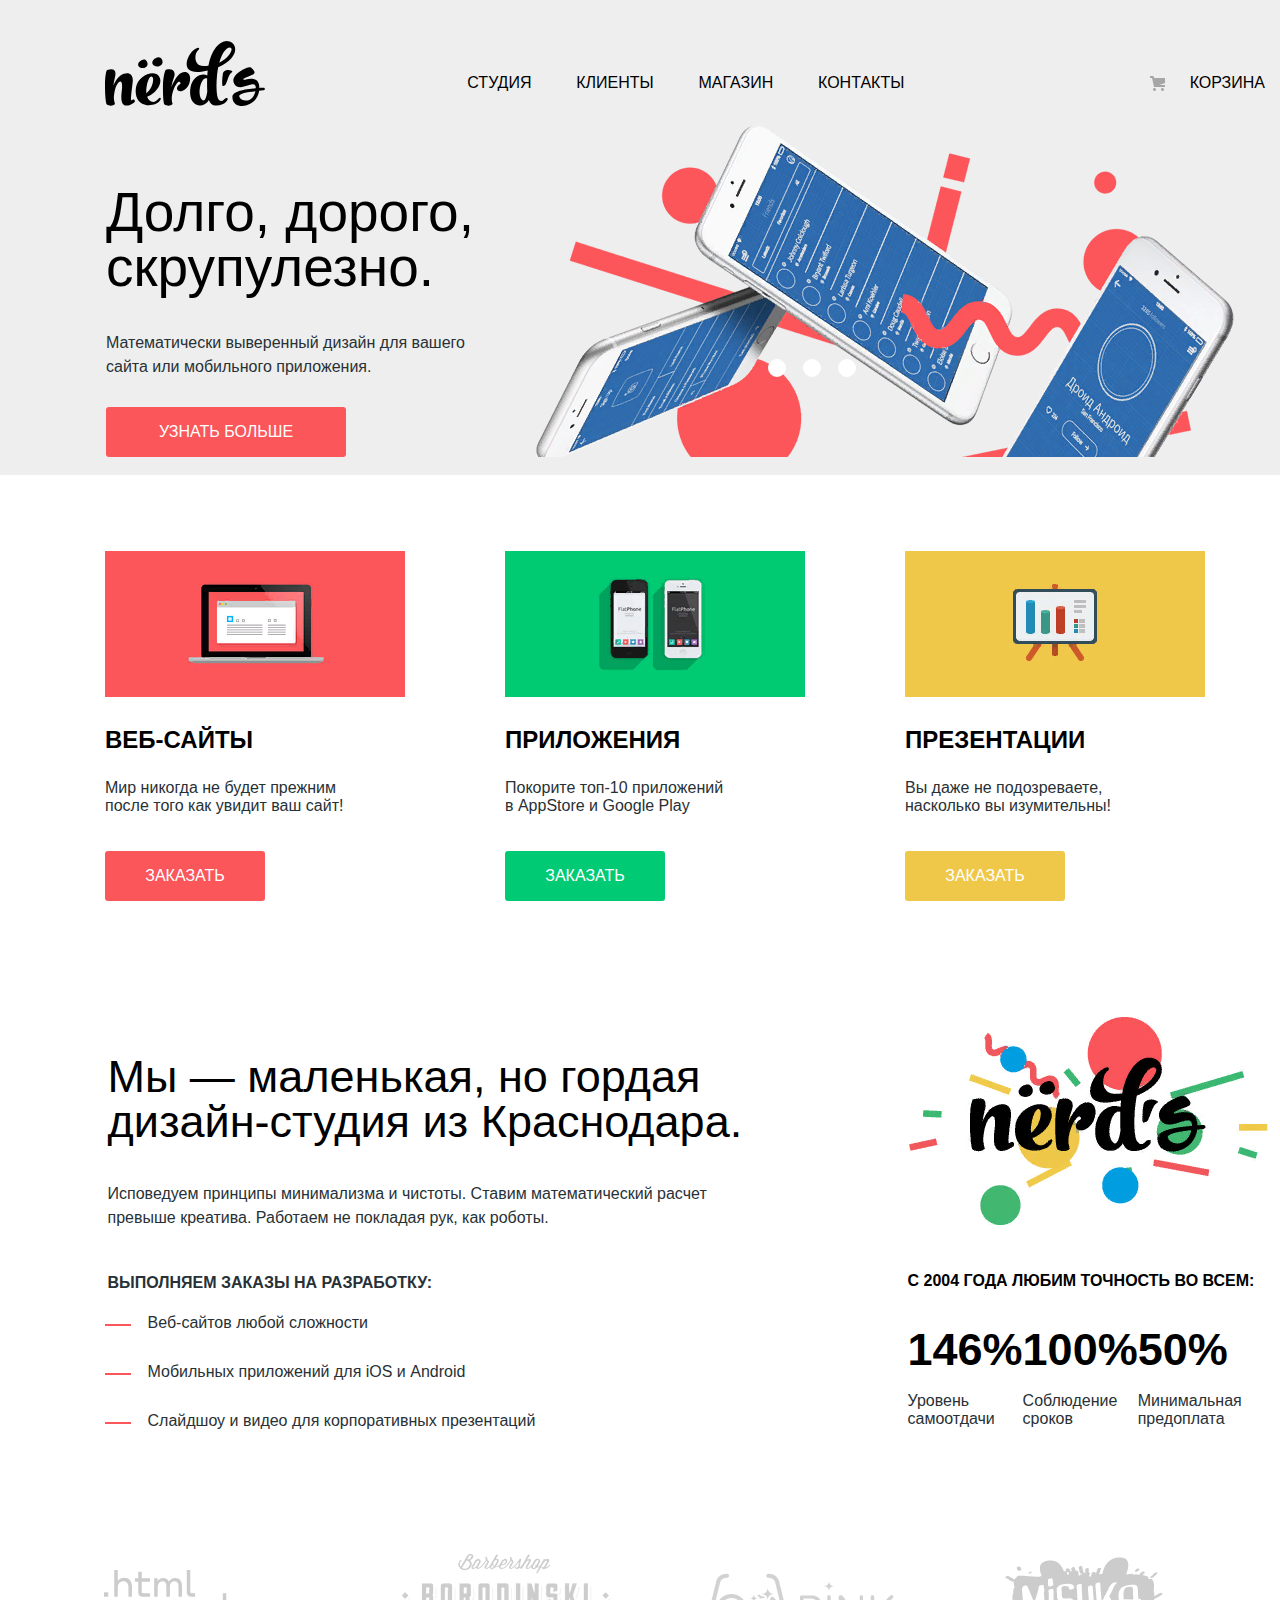
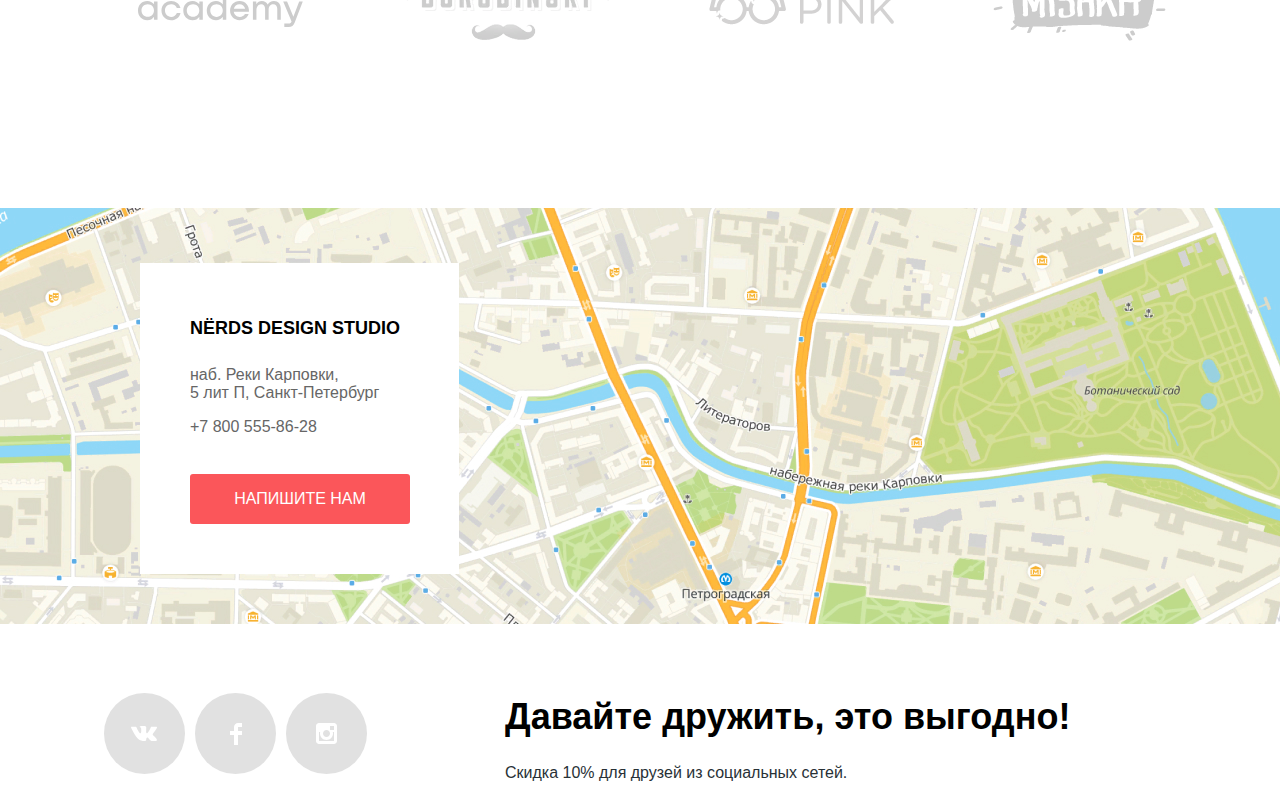
==== commit ea270b6b: "Декоративные элементы на главной странице доработка 1" ====
--- a/index.html
+++ b/index.html
@@ -14,7 +14,7 @@
     <header class="main-header">
       <nav class="main-navigation">
         <a class="main-header-logo">
-          <img src="img/icon/logo_nerds.svg" width="160" height="65" alt="Логотип магазина «Nёrds»">
+          <img src="img/header/logo_nerds.svg" width="160" height="65" alt="Логотип магазина «Nёrds»">
         </a>
         <ul class="site-navigation">
           <li><a href="blank.html">Студия</a></li>
@@ -32,45 +32,45 @@
         <section class="features">
           <h2 class="visually-hidden">Наши преимущества</h2>
           <ul class="features-inner">
-            <li class="feature-item slide-active slide-1">
-              <h3>Долго, дорого,<br>скрупулезно.</h3>
-              <p>Математически выверенный дизайн<br>для вашего сайта или мобильного приложения.</p>
+            <li class="feature-item feature-active feature-item-design">
+              <h3>Долго, дорого, скрупулезно.</h3>
+              <p>Математически выверенный дизайн для вашего сайта или мобильного приложения.</p>
               <a class="button" href="blank.html">Узнать больше</a>
             </li>
-            <li class="feature-item slide slide-2">
-              <h3>Любим математику<br>как никто другой</h3>
-              <p>Никакого креатива, только математические формулы<br>для расчета идеальных пропорций</p>
+            <li class="feature-item feature-passive feature-item-math">
+              <h3>Любим математику как никто другой</h3>
+              <p>Никакого креатива, только математические формулы для расчета идеальных пропорций</p>
               <a class="button" href="blank.html">Узнать больше</a>
             </li>
-            <li class="feature-item slide slide-3">
-              <h3>Только ночь,<br>только хардкор</h3>
-              <p>Работать днем, как все? Мы против этого.<br>Ближе к полуночи работа только начинается.</p>
+            <li class="feature-item feature-passive feature-item-night">
+              <h3>Только ночь, только хардкор</h3>
+              <p>Работать днем, как все? Мы против этого. Ближе к полуночи работа только начинается.</p>
               <a class="button" href="blank.html">Узнать больше</a>
             </li>
           </ul>
           <div class="slider-buttons">
-            <button class="button-active" type="button" aria-label="Первый слайд"></button>
-            <button type="button" aria-label="Второй слайд"></button>
-            <button type="button" aria-label="Третий слaйд"></button>
+            <button class="button button-active" type="button" aria-label="Первый слайд"></button>
+            <button class="button" type="button" aria-label="Второй слайд"></button>
+            <button class="button" type="button" aria-label="Третий слaйд"></button>
           </div>
         </section>
         <section class="services">
           <h2 class="visually-hidden">Услуги</h2>
           <ul class="services-list">
             <li class="service-item">
-              <img src="img/png/illustration_1.png" width="300" height="146" alt="Иллюстрация-1">
+              <img src="img/services/illustration_1.png" width="300" height="146" alt="Иллюстрация-1">
               <h3>Веб-сайты</h3>
               <p>Мир никогда не будет прежним<br>после того как увидит ваш сайт!</p>
               <a class="button red" href="blank.html">Заказать</a>
             </li>
             <li class="service-item">
-              <img src="img/png/illustration_2.png" width="300" height="146" alt="Иллюстрация-2">
+              <img src="img/services/illustration_2.png" width="300" height="146" alt="Иллюстрация-2">
               <h3>Приложения</h3>
               <p>Покорите топ-10 приложений<br>в AppStore и Google Play</p>
               <a class="button green" href="blank.html">Заказать</a>
             </li>
             <li class="service-item">
-              <img src="img/png/illustration_3.png" width="300" height="146" alt="Иллюстрация-3">
+              <img src="img/services/illustration_3.png" width="300" height="146" alt="Иллюстрация-3">
               <h3>Презентации</h3>
               <p>Вы даже не подозреваете,<br>насколько вы изумительны!</p>
               <a class="button yellow">Заказать</a>
@@ -91,7 +91,7 @@
           </section>
           <section class="details">
             <h2 class="visually-hidden">Почему мы?</h2>
-            <img src="img/png/illustration_nerds.png" width="360" height="208" alt="Иллюстрация-Нёрдс">
+            <img src="img/details/illustration_nerds.png" width="360" height="208" alt="Иллюстрация-Нёрдс">
             <h3>с 2004 года Любим точность во всем:</h3>
             <ul class="details-list">
               <li class="details-item">
@@ -114,22 +114,22 @@
         <ul class="customers-list">
           <li class="customer-item">
             <a href="#">
-              <img src="img/icon/logo_1.svg" width="199" height="57" alt="Логотип htmlacademy">
+              <img src="img/customers/logo_1.svg" width="199" height="57" alt="Логотип htmlacademy">
             </a>
           </li>
           <li class="customer-item">
             <a href="#">
-              <img src="img/png/logo_2.png" width="209" height="90" alt="Логотип Бородинский">
+              <img src="img/customers/logo_2.png" width="209" height="90" alt="Логотип Бородинский">
             </a>
           </li>
           <li class="customer-item">
             <a href="#">
-              <img src="img/png/logo_3.png" width="185" height="52" alt="Логотип Ринк">
+              <img src="img/customers/logo_3.png" width="185" height="52" alt="Логотип Ринк">
             </a>
           </li>
           <li class="customer-item">
             <a href="#">
-              <img src="img/png/logo_4.png" width="173" height="84" alt="Логотип Мишка">
+              <img src="img/customers/logo_4.png" width="173" height="84" alt="Логотип Мишка">
             </a>
           </li>
         </ul>
@@ -176,7 +176,7 @@
         </div>
       </section>
     </footer>
-    <section class="appointment visually-hidden">
+    <section class="appointment appointment-active">
       <h2>Напишите нам</h2>
       <button class="button visually-hidden" type="button">Закрыть</button>
       <form action="https://echo.htmlacademy.ru" method="post">
--- a/css/style.css
+++ b/css/style.css
@@ -141,7 +141,7 @@
   height: 15px;
   top: 8px;
   left: 20px;
-  background-image: url("../img/icon/basket.svg");
+  background-image: url("../img/header/basket.svg");
   background-repeat: no-repeat;
   background-position: 0 0;
 }
@@ -187,15 +187,36 @@
 
 .features-inner {
   width: 1160px;
-  height: 420px;
-  margin: 0;
+  /*height: 420px;*/
   padding: 0;
   list-style: none;
   margin: 0 auto;
 }
 
+.feature-item{
+  /*width: 760px;*/
+  /*height: 431px;*/
+  z-index: 0;
+  background-repeat: no-repeat;
+  background-position-x: 396px;
+  background-position-y: -13px;
+}
+
+.feature-item-design {
+  background-image: url(../img/features/slide_1.png);
+}
+
+.feature-item-math {
+  background-image: url(../img/features/slide_2.png);
+}
+
+.feature-item-night {
+  background-image: url(../img/features/slide_3.png);
+}
 
 .feature-item h3 {
+
+  width: 538px;
   font-size: 55px;
   line-height: 55px;
   font-weight: 500;
@@ -204,9 +225,11 @@
   margin-top: 0px;
   align-self: center;
   padding-top: 65px;
+  letter-spacing:normal;
 }
 
 .feature-item p {
+  width: 400px;
   font-size: 16px;
   line-height: 24px;
   margin-top: 0px;
@@ -218,79 +241,42 @@
   height: 50px;
 }
 
-.slide-active {
+.feature-active {
   display: block;
 }
 
-.slide {
+.feature-passive {
   display: none;
 }
-
-
 .slider-buttons {
   display: flex;
   width: 88px;
   justify-content: space-between;
-  position: absolute;
+  position: relative;
   bottom: 98px;
   left: 676px;
   z-index: 20;
 }
-
 .slider-buttons button {
   padding: 0;
   width: 18px;
   height: 18px;
-  background: var(--basic-white);
+  background-color: var(--basic-white);
   border: 2px solid #ffffff;
   border-radius: 50%;
   cursor: pointer;
 }
+
 /*
-.slider-buttons .button-active {
-  position: ;
+.button-active {
+  position: relative;
   background: var(--basic-white);
   width: 8px;
   height: 8px;
-  border: 2px solid #be0b0b;
+  border: 2px solid #181616;
   box-sizing: border-box;
-
-}*/
-.slide-1 {
-  background-image: url(../img/png/slide_1.png);
-  /*width: 760px;*/
-  height: 431px;
-  z-index: 0;
-  background-repeat: no-repeat;
-  background-position-x: 396px;
-  background-position-y: -13px;
-  margin: 0px;
-  padding: 0px;
-}
-
-.slide-2 {
-  background-image: url(../img/png/slide_2.png);
-  /*width: 760px;*/
-  height: 431px;
-  background-repeat: no-repeat;
-  background-repeat: no-repeat;
-  background-position-x: 396px;
-  background-position-y: -13px;
-  margin: 0px;
-  padding: 0px;
-}
-
-.slide-3 {
-  background-image: url(../img/png/slide_3.png);
-  /*width: 760px;*/
-  height: 431px;
-  background-repeat: no-repeat;
-  background-repeat: no-repeat;
-  background-position-x: 396px;
-  background-position-y: -15px;
-  margin: 0px;
-  padding: 0px;
-}
+}
+*/
 /* Services */
 
 .services {
@@ -354,10 +340,10 @@
   justify-content: center;
 }
 
-
+/*
 .slider-buttons {
   list-style: none;
-}
+}*/
 
 .green {
   background-color: var(--special-green);
@@ -425,17 +411,6 @@
   color: inherit;
 }
 
-/* Appointment */
-
-.appointment-item input {
-  font: inherit;
-  background-color: transparent;
-  border: 2px solid var(--basic-black);
-}
-
-.appointment-item input:focus {
-  border-color: var(--special);
-}
 
 /* Company-details-columns */
 
@@ -581,24 +556,26 @@
 /* Footer-contacts */
 
 .footer-contacts {
-  margin-top: 55px;
+
   width: 100%;
   margin: 0 auto;
+
 }
 
 .map {
   height: 416px;
-  background-image:url("../img/jpg/map.jpg");
+  background-image:url("../img/footer/map.jpg");
+  margin-top: 55px;
 }
 
 .contacts-address {
-  width: 319px;
-  height: 308px;
+  width: 219px;
   color: var(--basic-gray-dim);
   background-color: var(--basic-white);
   position: relative;
   left: 140px;
   top: 55px;
+  padding: 50px;
 }
 
 .contacts-address h3 {
@@ -607,20 +584,18 @@
   color: var(--basic-black);
   font-weight: bold;
   text-transform: uppercase;
-  padding-top: 50px;
-  padding-left: 50px;
-}
-.contacts-address p,
-.contacts-address a {
-  padding-left: 50px;
-  padding-top: 5px;
+  margin: 0px;
+}
+
+.contacts-address p {
+  margin-top: 23px;
 }
 
 .contacts-address .button {
   width: 168px;
-  height: 47px;
-  margin-left: 50px;
-  margin-top: 35px;
+  height: 50px;
+  margin-top: 38px;
+  padding: 0px 26px;
 }
 
 /* Footer-social */
@@ -689,22 +664,24 @@
 /* Appointment */
 
 .appointment {
-  position: absolute;
-  width: 860px;
-  height: 564px;
-  top: 1706px;
-  left: 240px;
-  padding-left: 100px;
-  padding-top: 17px;
+  position: fixed;
+  width: 760px;
+  padding: 63px 100px 84px;
+  left: 140px;
   background-color: var(--basic-white);
   box-shadow: 0px 20px 40px rgba(0, 0, 0, 0.4);
-
-}
+  display: none;
+}
+/*
+.appointment-active {
+  display: block;
+}*/
 
 .appointment form {
   display: flex;
   flex-wrap: wrap;
-  justify-content: start;
+  justify-content: space-between;
+  width: 760px;
 }
 
 .appointment h2 {
@@ -712,54 +689,85 @@
   line-height: 53px;
   color: var(--basic-black);
   font-weight: bold;
-}
+  margin: 0px;
+  margin-bottom: 40px;
+
+}
+
+.appointment h2::after {
+  content: "";
+  position: absolute;
+  top: 80px;
+  left: 849px;
+  width: 21px;
+  height: 21px;
+  background-image: url("../img/footer/vector.svg");
+  background-repeat: no-repeat;
+  background-position: 0 0;
+
+}
+
 
 .appointment-item {
   width: 360px;
   margin-top: 0;
   margin-bottom: 33px;
-  margin-right: 40px;
+}
+
+.appointment-name {
+  margin-right: 20px;
 }
 
 .appointment-item label {
   color: var(--basic-black);
   font-weight: bold;
   display: block;
-  padding-bottom: 10px;
+  margin-bottom: 10px;
 }
 
 .appointment-item input {
   width: 360px;
   height: 50px;
-  padding-top: 8px;
-  padding-right: 15px;
-  padding-bottom: 7px;
-  padding-left: 15px;
   font: inherit;
   background-color: transparent;
   border: 2px solid var(--basic-black);
   box-sizing: border-box;
+  padding: 8px 15px 7px 15px;
 }
 
 .appointment-item textarea {
   width: 760px;
   height: 118px;
-  padding-top: 8px;
-  padding-right: 15px;
-  padding-bottom: 7px;
-  padding-left: 15px;
   font: inherit;
   background-color: transparent;
   border: 2px solid var(--basic-black);
   box-sizing: border-box;
-  margin-bottom: 20px;
-}
+  padding: 8px 15px 7px 15px;
+ }
 
 .appointment .button {
   display: block;
   width: 259px;
   height: 50px;
-  margin-top: 21px;
+  margin-top: 37px;
+
+
+  display: flex;
+  flex-direction: row;
+  align-items: center;
+  align-content: center;
+  justify-content: center;
+}
+
+
+.appointment-item input {
+  font: inherit;
+  background-color: transparent;
+  border: 2px solid var(--basic-black);
+}
+
+.appointment-item input:focus {
+  border-color: var(--special);
 }
 
 .appointment-item input,
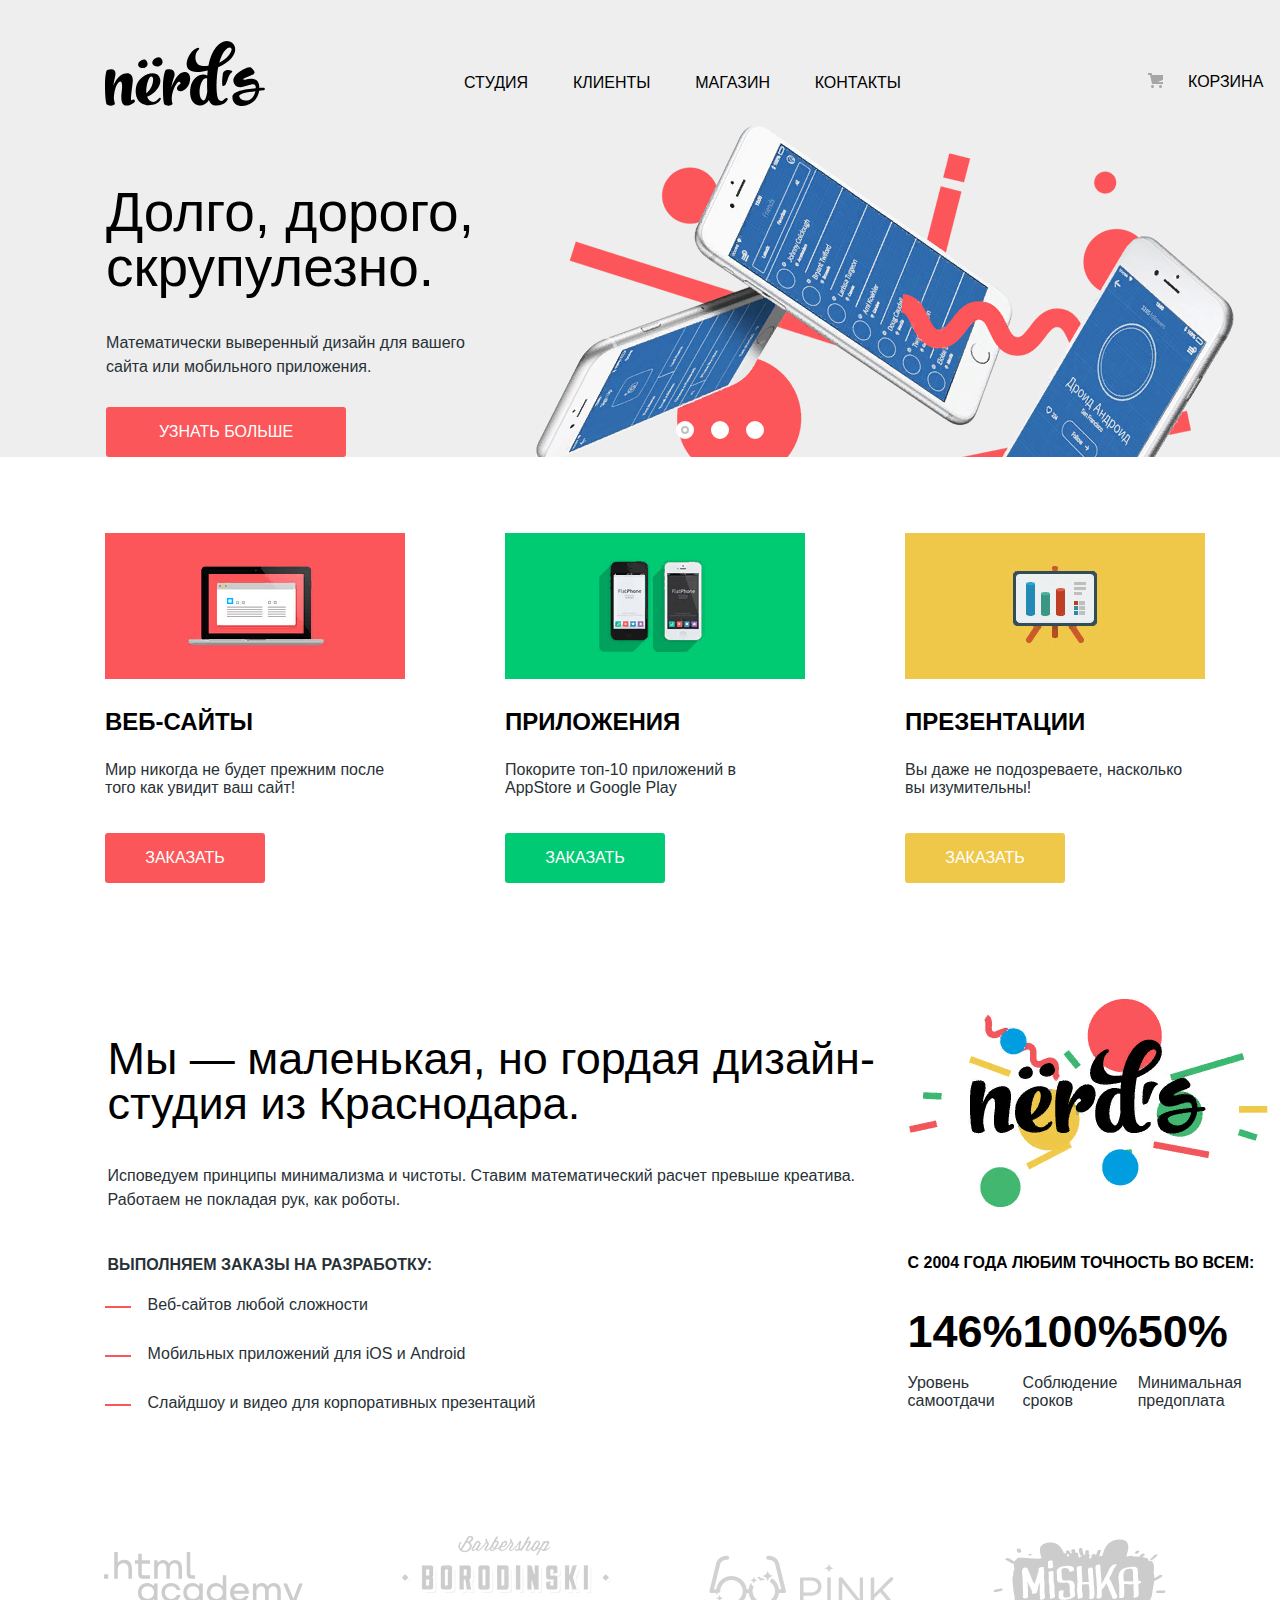
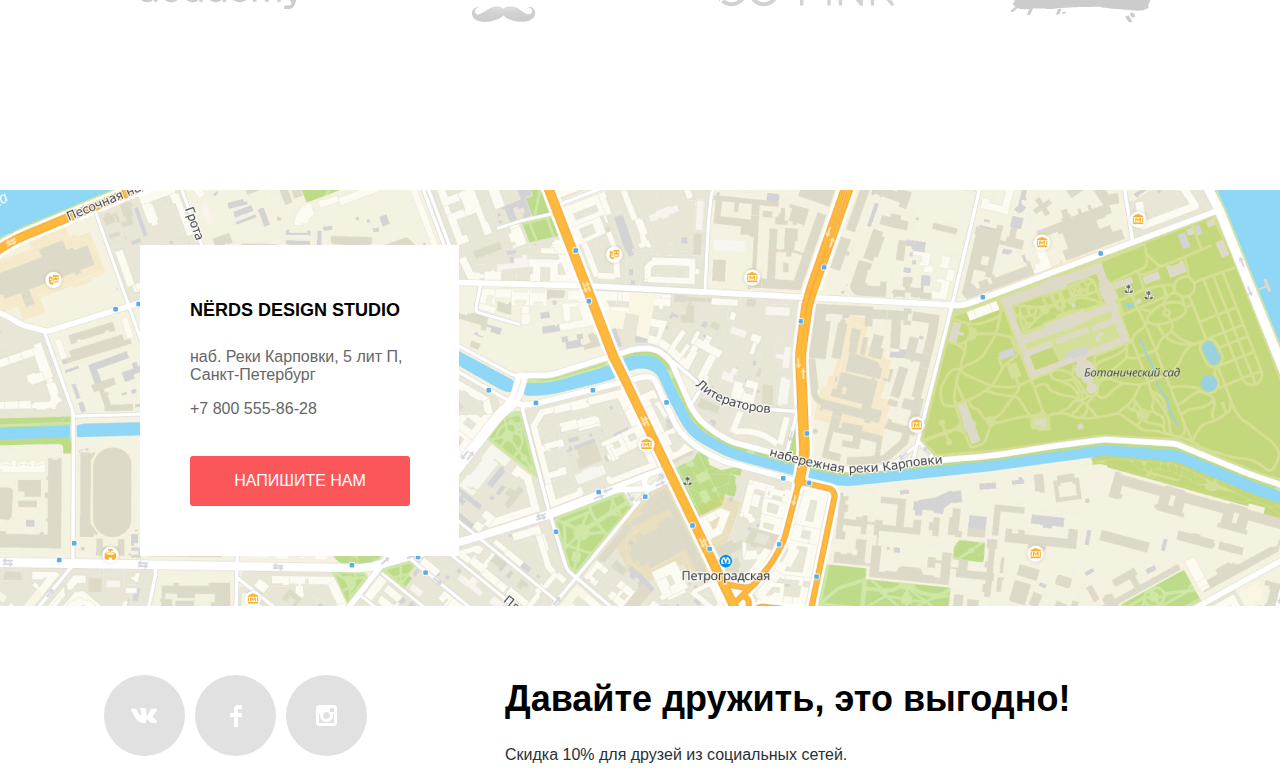
==== commit 6aab409a: "Декоративные элементы на главной странице доработка 2" ====
--- a/index.html
+++ b/index.html
@@ -37,12 +37,12 @@
               <p>Математически выверенный дизайн для вашего сайта или мобильного приложения.</p>
               <a class="button" href="blank.html">Узнать больше</a>
             </li>
-            <li class="feature-item feature-passive feature-item-math">
+            <li class="feature-item feature-item-math">
               <h3>Любим математику как никто другой</h3>
               <p>Никакого креатива, только математические формулы для расчета идеальных пропорций</p>
               <a class="button" href="blank.html">Узнать больше</a>
             </li>
-            <li class="feature-item feature-passive feature-item-night">
+            <li class="feature-item feature-item-night">
               <h3>Только ночь, только хардкор</h3>
               <p>Работать днем, как все? Мы против этого. Ближе к полуночи работа только начинается.</p>
               <a class="button" href="blank.html">Узнать больше</a>
@@ -60,19 +60,19 @@
             <li class="service-item">
               <img src="img/services/illustration_1.png" width="300" height="146" alt="Иллюстрация-1">
               <h3>Веб-сайты</h3>
-              <p>Мир никогда не будет прежним<br>после того как увидит ваш сайт!</p>
+              <p>Мир никогда не будет прежним после того как увидит ваш сайт!</p>
               <a class="button red" href="blank.html">Заказать</a>
             </li>
             <li class="service-item">
               <img src="img/services/illustration_2.png" width="300" height="146" alt="Иллюстрация-2">
               <h3>Приложения</h3>
-              <p>Покорите топ-10 приложений<br>в AppStore и Google Play</p>
+              <p>Покорите топ-10 приложений в AppStore и Google Play</p>
               <a class="button green" href="blank.html">Заказать</a>
             </li>
             <li class="service-item">
               <img src="img/services/illustration_3.png" width="300" height="146" alt="Иллюстрация-3">
               <h3>Презентации</h3>
-              <p>Вы даже не подозреваете,<br>насколько вы изумительны!</p>
+              <p>Вы даже не подозреваете, насколько вы изумительны!</p>
               <a class="button yellow">Заказать</a>
             </li>
           </ul>
@@ -80,8 +80,8 @@
         <div class="company-details-columns">
           <section class="company">
             <h2 class="visually-hidden">О компании</h2>
-            <h2>Мы — маленькая, но гордая<br>дизайн-студия из Краснодара.</h2>
-            <p>Исповедуем принципы минимализма и чистоты. Ставим математический расчет<br>превыше креатива. Работаем не покладая рук, как роботы.</p>
+            <h2>Мы — маленькая, но гордая дизайн-студия из Краснодара.</h2>
+            <p>Исповедуем принципы минимализма и чистоты. Ставим математический расчет превыше креатива. Работаем не покладая рук, как роботы.</p>
             <h3>Выполняем заказы на разработку:</h3>
             <ul class="company-list">
               <li class="company-item">Веб-сайтов любой сложности</li>
@@ -141,7 +141,7 @@
         <div class="map">
           <section class="contacts-address">
             <h3>NЁRDS DESIGN STUDIO</h3>
-            <p>наб. Реки Карповки,<br> 5 лит П, Санкт-Петербург</p>
+            <p>наб. Реки Карповки, 5 лит П, Санкт-Петербург</p>
 
             <a class="contacts-phone" href="tel:+78005558628">+7 800 555-86-28</a>
             <a class="button" href="blank.html">Напишите нам</a>
@@ -178,7 +178,7 @@
     </footer>
     <section class="appointment appointment-active">
       <h2>Напишите нам</h2>
-      <button class="button visually-hidden" type="button">Закрыть</button>
+      <button class="button" type="button">Закрыть</button>
       <form action="https://echo.htmlacademy.ru" method="post">
         <p class="appointment-item">
           <label for="appointment-name">Ваше имя:</label>
--- a/css/style.css
+++ b/css/style.css
@@ -101,7 +101,7 @@
   font-style: normal;
   font-weight: 500;
   font-size: 16px;
-  line-height: 30px;
+  /*line-height: 30px;*/
   text-transform: uppercase;
   color: var(--basic-black);
   width: 1160px;
@@ -124,23 +124,24 @@
   width: 437px;
   list-style: none;
   margin: 0;
-  padding: 20px 23px 0px 0;
+  padding: 20px 0px 0px;
 }
 
 .user-navigation {
-  max-width: 140px;
-  padding: 20px 0px 0px 0;
+  min-width: 165px;
+  padding: 0px;
 }
 
 /* Login link */
 
-.basket-link::before {
+.basket-link {
   content: "";
-  position: absolute;
+  position: relative;
   width: 15px;
   height: 15px;
+
   top: 8px;
-  left: 20px;
+  left: 48px;
   background-image: url("../img/header/basket.svg");
   background-repeat: no-repeat;
   background-position: 0 0;
@@ -148,7 +149,7 @@
 
 .user-navigation .basket-link {
   position: relative;
-  padding-left: 60px;
+  padding-left: 40px;
 
 }
 
@@ -214,6 +215,11 @@
   background-image: url(../img/features/slide_3.png);
 }
 
+.feature-item-math,
+.feature-item-night {
+  display: none;
+}
+
 .feature-item h3 {
 
   width: 538px;
@@ -239,21 +245,19 @@
 .feature-item .button {
   width: 240px;
   height: 50px;
+  background-color: var(--special-red);
 }
 
 .feature-active {
   display: block;
 }
 
-.feature-passive {
-  display: none;
-}
 .slider-buttons {
   display: flex;
   width: 88px;
   justify-content: space-between;
-  position: relative;
-  bottom: 98px;
+  position: absolute;
+  bottom: 18px;
   left: 676px;
   z-index: 20;
 }
@@ -267,16 +271,17 @@
   cursor: pointer;
 }
 
-/*
-.button-active {
-  position: relative;
-  background: var(--basic-white);
+.button-active.button::after {
+  content: "";
   width: 8px;
   height: 8px;
-  border: 2px solid #181616;
+  position: absolute;
+  border-radius: 50%;
+  border: 2px solid #C1C1C1;
   box-sizing: border-box;
-}
-*/
+  cursor: pointer;
+}
+
 /* Services */
 
 .services {
@@ -329,10 +334,8 @@
   color: var(--basic-white);
   vertical-align: middle;
   text-transform: uppercase;
-  background-color: var(--special-red);
+  border-radius: 3px;
   border: none;
-  border-radius: 3px;
-
   display: flex;
   flex-direction: row;
   align-items: center;
@@ -352,12 +355,13 @@
 .yellow {
   background-color: var(--special-yellow);
 }
-
-.button:hover {
+.feature-item .button:hover,
+.contacts-address .button:hover {
   background-color: var(--special-red-neutral);
 }
 
-.button:focus {
+.feature-item .button:focus,
+.contacts-address .button:focus {
   background-color: var(--special-red-dark);
   opacity: 0.3;
   box-shadow: inset 0px 3px 0px rgba(0, 1, 1, 0.1);
@@ -596,6 +600,7 @@
   height: 50px;
   margin-top: 38px;
   padding: 0px 26px;
+  background-color: var(--special-red);
 }
 
 /* Footer-social */
@@ -667,7 +672,8 @@
   position: fixed;
   width: 760px;
   padding: 63px 100px 84px;
-  left: 140px;
+  left: 50%; top: 50%;
+  transform: translate(-50%, -50%);
   background-color: var(--basic-white);
   box-shadow: 0px 20px 40px rgba(0, 0, 0, 0.4);
   display: none;
@@ -707,7 +713,6 @@
 
 }
 
-
 .appointment-item {
   width: 360px;
   margin-top: 0;
@@ -725,7 +730,8 @@
   margin-bottom: 10px;
 }
 
-.appointment-item input {
+.appointment-item input[type="text"],
+.appointment-item input[type="email"] {
   width: 360px;
   height: 50px;
   font: inherit;
@@ -750,6 +756,7 @@
   width: 259px;
   height: 50px;
   margin-top: 37px;
+  background-color: var(--special-red);
 
 
   display: flex;
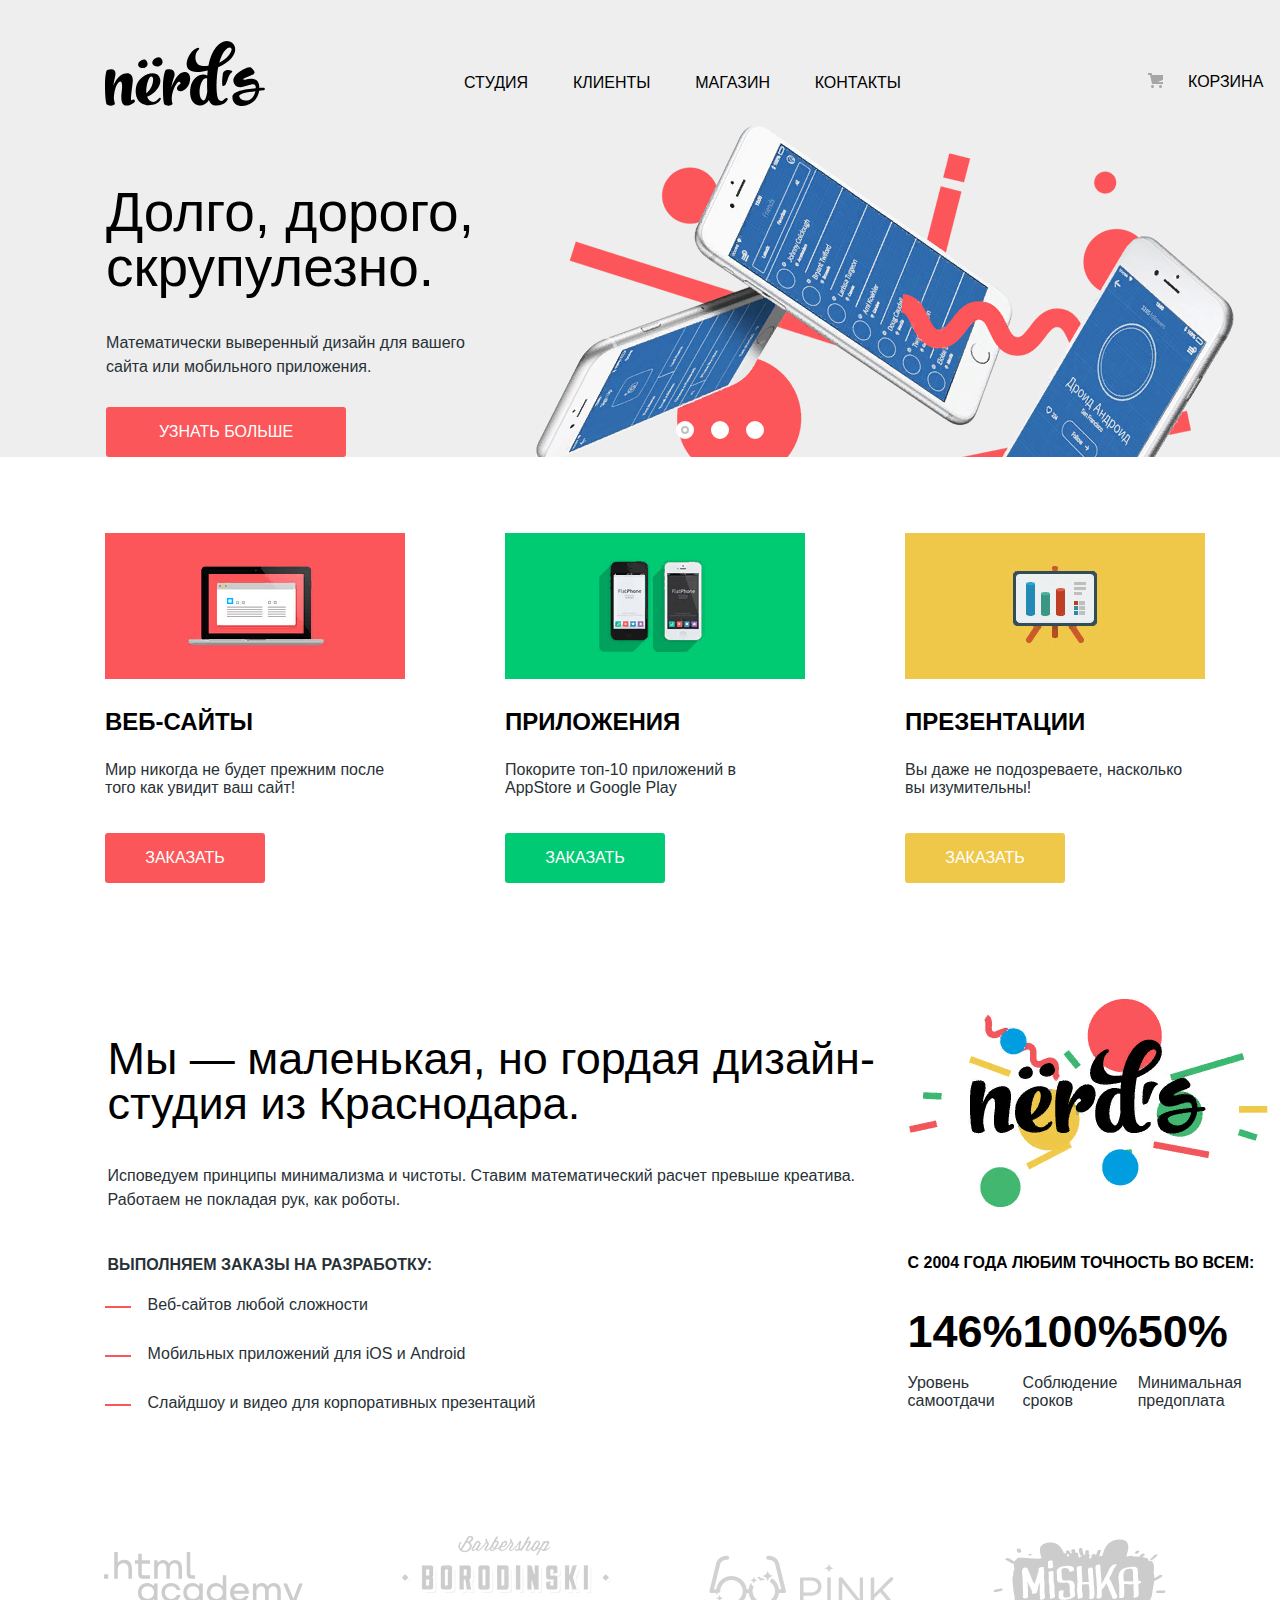
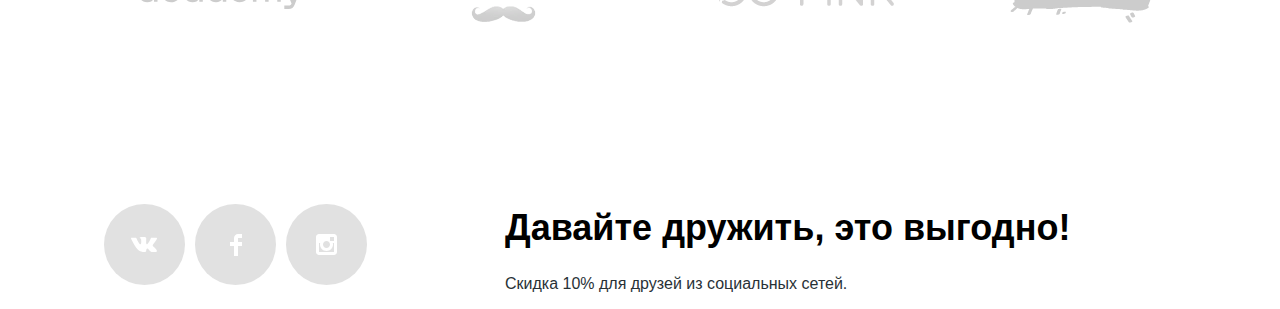
==== commit ad27a10f: "Декоративные элементы на внутренней странице доработка 1" ====
--- a/index.html
+++ b/index.html
@@ -138,7 +138,7 @@
     <footer class="main-footer">
       <section class="footer-contacts">
         <h2 class="visually-hidden">Контактная информация</h2>
-        <div class="map">
+        <div class="map modal-map">
           <section class="contacts-address">
             <h3>NЁRDS DESIGN STUDIO</h3>
             <p>наб. Реки Карповки, 5 лит П, Санкт-Петербург</p>
--- a/css/style.css
+++ b/css/style.css
@@ -13,6 +13,7 @@
   --basic-gray-light-white: #e1e1e1;
   --basic-gray-white: #eeeeee;
   --basic-gray-white-light: #dfdfdf;
+  --basic-gray-light-gray: #cfcfcf;
 
 
   --basic-silver: #c1c1c1;
@@ -20,6 +21,7 @@
 
   --basic-white: #ffffff;
   --basic-white-gray: #f2f2f2;
+  --basic-white-gray-light: #f1f1f1;
 
   --special-red: #fb565a;
   --special-red-neutral: #E74246;
@@ -332,7 +334,7 @@
   font-weight: 500;
   text-align: center;
   color: var(--basic-white);
-  vertical-align: middle;
+  /*vertical-align: middle;*/
   text-transform: uppercase;
   border-radius: 3px;
   border: none;
@@ -572,6 +574,11 @@
   margin-top: 55px;
 }
 
+.modal-map {
+  display: none;
+}
+
+
 .contacts-address {
   width: 219px;
   color: var(--basic-gray-dim);
@@ -665,14 +672,17 @@
 .footer-social ul {
   display: flex;
   flex-wrap: wrap;
-  justify-content: space-between;*/
+  justify-content: space-between;
+}*/
+
 /* Appointment */
 
 .appointment {
   position: fixed;
   width: 760px;
   padding: 63px 100px 84px;
-  left: 50%; top: 50%;
+  left: 50%;
+  top: 50%;
   transform: translate(-50%, -50%);
   background-color: var(--basic-white);
   box-shadow: 0px 20px 40px rgba(0, 0, 0, 0.4);
@@ -710,7 +720,15 @@
   background-image: url("../img/footer/vector.svg");
   background-repeat: no-repeat;
   background-position: 0 0;
-
+  opacity: 0.3;
+}
+
+.appointment h2:hover::after{
+  opacity: 1;
+}
+
+.appointment h2:hover:active{
+  opacity: 0.1;
 }
 
 .appointment-item {
@@ -731,25 +749,45 @@
 }
 
 .appointment-item input[type="text"],
-.appointment-item input[type="email"] {
+.appointment-item input[type="email"],
+.appointment-item textarea {
   width: 360px;
   height: 50px;
   font: inherit;
+  color: var(--basic-black-dark);
   background-color: transparent;
-  border: 2px solid var(--basic-black);
+  border: 2px solid var(--basic-gray-neutral-white);
   box-sizing: border-box;
+  border-radius: 3px;
   padding: 8px 15px 7px 15px;
 }
 
 .appointment-item textarea {
   width: 760px;
   height: 118px;
-  font: inherit;
-  background-color: transparent;
+}
+
+.appointment-item input[type="text"]:hover,
+.appointment-item input[type="email"]:hover,
+.appointment-item textarea:hover {
+  border: 2px solid var(--basic-gray-neutral-light);
+  color: var(--basic-black-dark);
+  opacity: 0.5;
+}
+
+.appointment-item input[type="text"]:focus,
+.appointment-item input[type="email"]:focus,
+.appointment-item textarea:focus {
   border: 2px solid var(--basic-black);
-  box-sizing: border-box;
-  padding: 8px 15px 7px 15px;
- }
+  color: var(--basic-black-dark);
+}
+
+.appointment-item input[type="text"]:invalid,
+.appointment-item input[type="email"]:invalid,
+.appointment-item textarea:invalid {
+  border: 2px solid var(--special-red-neutral);
+  color:var(--special-red);
+}
 
 .appointment .button {
   display: block;
@@ -758,7 +796,6 @@
   margin-top: 37px;
   background-color: var(--special-red);
 
-
   display: flex;
   flex-direction: row;
   align-items: center;
@@ -767,56 +804,66 @@
 }
 
 
-.appointment-item input {
-  font: inherit;
-  background-color: transparent;
-  border: 2px solid var(--basic-black);
-}
-
-.appointment-item input:focus {
-  border-color: var(--special);
-}
-
-.appointment-item input,
-.appointment-item textarea {
-  color: var(--basic-black-dark);
-  border: 2px solid var(--basic-gray-neutral-white);
-}
-
-.appointment-item input:hover,
-.appointment-item textarea:hover {
-  border: 2px solid var(--basic-gray-neutral-light);
-}
-
-.appointment-item input:focus,
-.appointment-item textarea:focus {
-  border: 2px solid var(--basic-black);
-}
-
-.appointment-item input:invalid,
-.appointment-item textarea:invalid {
-  color: var(--special-green-neutral);
-  border: 2px solid var(--special-red-neutral);
+.appointment .button:hover {
+  background-color: var(--special-red-neutral);
+}
+
+.appointment .button:focus {
+  background-color: var(--special-red-dark);
+  box-shadow: inset 0px 3px 0px rgba(0, 1, 1, 0.1);
 }
 
 /* Page-body */
 
+.inner-page {
+
+  font-size: 16px;
+  line-height: 18px;
+}
+
+.page-catalog {
+  /*display: grid;
+  grid-template-columns: 260px 1fr;
+  margin: 0 auto;*/
+
+}
+
 .page-catalog-container {
+  display: flex;
+  margin: 0 auto;
   width: 1160px;
-  display: grid;
-  grid-template-columns: 260px 1fr;
-  margin: 0 auto;
-}
-
+}
 
 .page-title {
   background-color: var(--basic-gray-white);
-}
-
+  font-style: normal;
+  font-weight: 500;
+  font-size: 55px;
+  line-height: 55px;
+  text-align: center;
+  padding-top: 30px;
+  padding-bottom: 55px;
+  grid-column: 1 / -1;
+  margin: 0 auto;
+}
+
+
+/*
 .inner-page .page-title {
   grid-column: 1 / -1;
   margin: 0 auto;
-}
+}*/
+
+.site-navigation-decor::after {
+  content: "";
+  position: absolute;
+  left: 730px;
+  top: 110px;
+  width: 73px;
+  height: 2px;
+  background-color:  var(--special-red);
+}
+
 
 /* Filters */
 
@@ -829,6 +876,162 @@
   list-style: none;
   padding-left: 0px;
 }
+
+.filter-item {
+  margin: 0;
+  padding: 0;
+  border: none;
+  margin-left: 40px;
+  margin-top: 90px;
+}
+
+.range-filter {
+  width: 260px;
+  margin-top: 49px;
+}
+
+.filter-item legend {
+  font-size: 18px;
+  line-height: 30px;
+  text-transform: uppercase;
+  font-weight: 700;
+}
+
+.range-controls {
+  position: relative;
+  height: 41px;
+  margin-bottom: 15px;
+  padding-top: 39px;
+  padding-right: 5px;
+  padding-left: 5px;
+  background: var(--basic-white-gray-light);
+  border-radius: 3px;
+
+}
+
+.range-controls .scale {
+  height: 2px;
+  background: var(--basic-gray-neutral-white);
+}
+
+.range-controls .bar {
+  width: 70%;
+  height: 2px;
+  background: var(--special-green);
+}
+
+.range-controls .toggle {
+  position: absolute;
+  top: 31px;
+  left: 0;
+  width: 4px;
+  height: 4px;
+  padding: 0;
+  border: 8px solid var(--basic-white);
+  background-color: var(--basic-gray-neutral);
+  border-radius: 50%;
+  box-shadow: 0 2px 1px 0 var(--basic-gray-light-gray);
+  cursor: pointer;
+}
+
+.range-controls .toggle-min {
+  left: 18px;
+}
+
+.range-controls .toggle-max {
+  left: 160px;
+}
+
+.price-controls label {
+  text-transform: uppercase;
+  font-family: "Roboto", "Arial", sans-serif;
+  font-size: 16px;
+}
+
+.price-controls input {
+  width: 60px;
+  padding: 10px;
+  text-align: center;
+  color: var(--basic-gray-blue);
+  border: none;
+  border-radius: 3px;
+  background: var(--basic-white-gray-light);
+  font-family: inherit;
+  font-size: inherit;
+  margin-top: 60px;
+}
+
+
+.price-controls {
+  display: flex;
+  justify-content: space-between;
+}
+
+.filter-option {
+  margin-bottom: 19px;
+  padding-left: 45px;
+  color: var(--basic-gray-dark);
+  opacity: 0.4;
+}
+
+.filter-option:hover {
+  opacity: 1;
+}
+.filter-option:disabled {
+  opacity: 0.1;
+}
+
+.filter-option label {
+  position: relative;
+  display: block;
+  cursor: pointer;
+  user-select: none;
+}
+
+.filter-input-checkbox + label::before {
+  content: "";
+  position: absolute;
+  left: -42px;
+  top: 0;
+  width: 23px;
+  height: 23px;
+  border: 2px solid var(--basic-gray-dark);
+}
+
+.filter-input-checkbox:checked + label::after {
+  content: "";
+  position: absolute;
+  top: 4px;
+  left: -38px;
+  width: 19px;
+  height: 19px;
+  background-image: url("../img/filter/shape.svg");
+  background-repeat: no-repeat;
+  background-position: 0 0;
+}
+
+.filter-input-radio + label::before {
+  content: "";
+  position: absolute;
+  left: -42px;
+  top: -1px;
+  width: 21px;
+  height: 21px;
+  border: 4px solid var(--basic-gray-dark);
+  border-radius: 50%;
+}
+
+.filter-input-radio:checked + label::after {
+  content: "";
+  position: absolute;
+  top: 9px;
+  left: -32px;
+  width: 9px;
+  height: 9px;
+  background-color: var(--basic-gray-dark);
+  border-radius: 50%;
+}
+
 
 .filter legend,
 .sorting-title {
@@ -836,11 +1039,12 @@
   line-height: 30px;
   color: var(--basic-black);
   font-weight: bold;
+  text-transform: uppercase;
 }
 
 .filter label {
   font-size: 16px;
-  line-height: 20px;
+  line-height: 22px;
   color: var(--basic-gray-blue);
   font-weight: normal;
 }
@@ -858,7 +1062,7 @@
 }
 
 
-.filter button {
+.filters button {
   width: 260px;
   height: 50px;
   background-color: var(--basic-gray-white);
@@ -871,11 +1075,11 @@
   text-transform: uppercase;
 }
 
-.filter button:hover {
-background: var(--basic-gray-white-light);
-}
-
-.filter button:active {
+.filters button:hover {
+  background: var(--basic-gray-white-light);
+}
+
+.filters button:active {
   background: var(--basic-gray-light);
   box-shadow: inset 0px 3px 0px rgba(0, 1, 1, 0.1);
   opacity: 0.3;
@@ -884,11 +1088,9 @@
 /* Sorting */
 
 .sorting {
-  grid-column: 2/-1;
-  display: flex;
-  flex-direction: row;
+  display: flex;
   flex-wrap: wrap;
-  justify-content: space-between;
+  justify-content: space-around;
   margin: 55px 0 auto;
   height: 50px;
   width: 900px;
@@ -896,6 +1098,8 @@
 
 .sorting-title {
   margin: 0px;
+  margin-top: 35px;
+  margin-left: 105px;
 }
 
 .sorting ul {
@@ -919,6 +1123,7 @@
   font-weight: normal;
   text-decoration: none;
   opacity: 0.3;
+  margin-left: 30px;
 }
 
 .sorting-list a:hover,
@@ -931,6 +1136,7 @@
   color: var(--basic-black);
 }
 
+
 /* Rating-list */
 
 .rating {
@@ -944,18 +1150,29 @@
   justify-content: flex-end;
 }
 
-
-
 /* Catalog */
+
 .catalog {
   grid-column: 2/-1;
   margin: 0px auto;
-}
-
+  text-align: center;
+}
 
 .catalog ul {
   list-style: none;
   padding-left: 0px;
+  margin-top: 35px;
+}
+
+.catalog p {
+  font-size: 16px;
+  line-height: 18px;
+  color: var(--basic-gray-dim);
+  font-weight: normal;
+}
+
+.catalog-card {
+  margin-top: 30px;
 }
 
 .catalog-card-list {
@@ -964,6 +1181,11 @@
   margin: 0 auto;
   padding-left: 0px;
   justify-content: space-around;
+  margin-left: 160px;
+}
+
+.catalog-card-list {
+  margin-left: 40px;
 }
 
 .catalog-card-title {
@@ -981,6 +1203,18 @@
   margin: 0;
 }
 
+.catalog-card-decor{
+  opacity: 0.12;
+}
+
+.catalog-card-decor:hover {
+  opacity: 1;
+}
+
+.catalog-card:hover {
+  filter: drop-shadow(0px 6px 15px rgba(0, 0, 0, 0.25));
+}
+
 .catalog-card-price {
   display: flex;
   margin: 15px;
@@ -994,19 +1228,20 @@
 .catalog-card-link:active .catalog-card-title {
   color: var(--basic-black);
   opacity: 0.3;
-}
-
-.catalog p {
-  font-size: 16px;
-  line-height: 18px;
-  color: var(--basic-gray-dim);
-  font-weight: normal;
 }
 
 .catalog-item-wrapper {
   width: 360px;
   height: 231px;
   background-color: var(--basic-gray-white);
+}
+
+.catalog-item-wrapper h3 {
+  padding-top: 27px;
+}
+
+.catalog-item-wrapper p {
+  margin-top: 12px;
 }
 
 .catalog-item-wrapper button {
@@ -1018,6 +1253,15 @@
   background-color: var(--special-red);
   border-radius: 3px;
   border: none;
+
+  display: flex;
+  flex-direction: row;
+  align-items: center;
+  align-content: center;
+  justify-content: center;
+
+  margin-left: 80px;
+  margin-right: 80px;
 }
 
 .catalog-item-wrapper button:hover {
@@ -1034,19 +1278,28 @@
 
 .pagination-list {
   display: flex;
-  padding-left: 0px;
-  margin: 0 auto;
+  flex-wrap: wrap;
+
+  padding: 0;
+  margin: 0;
+  list-style: none;
+  margin-left: 160px;
 }
 
 .pagination-item a {
+  display: block;
+  margin-right: 11px;
+  margin-top: 55px;
+  padding: 13px 17px;
   color: var(--basic-black);
   background-color: var(--basic-gray-white);
+  border: 3px solid var(--basic-gray-white);
   border-radius: 3px;
 }
 
 .pagination-item-current a {
   background-color: var(--basic-white);
-  border: 3px solid var(--basic-gray-white-light);
+  border: 3px solid var(--basic-white);
   box-sizing: border-box;
   border-radius: 3px;
 }
@@ -1054,17 +1307,18 @@
 
 .pagination-item a:hover {
   background-color: var(--basic-gray-white-light);
-}
-
-.pagination-item a:active {
-  background-color: var(--basic-gray-light);
-  box-shadow: inset 0px 3px 0px rgba(0, 1, 1, 0.1);
-  border-radius: 3px;
+  border: 3px solid var(--basic-gray-white-light);
 }
 
 .pagination-list a.active {
-  background-color: var(--basic-gray-light);
+  /*background-color: var(--basic-gray-light);*/
   border: 3px solid #DBDBDB;
   box-sizing: border-box;
   border-radius: 3px;
 }
+
+.pagination-item-next {
+  width: 226px;
+  height: 24px;
+  text-align: center;
+}
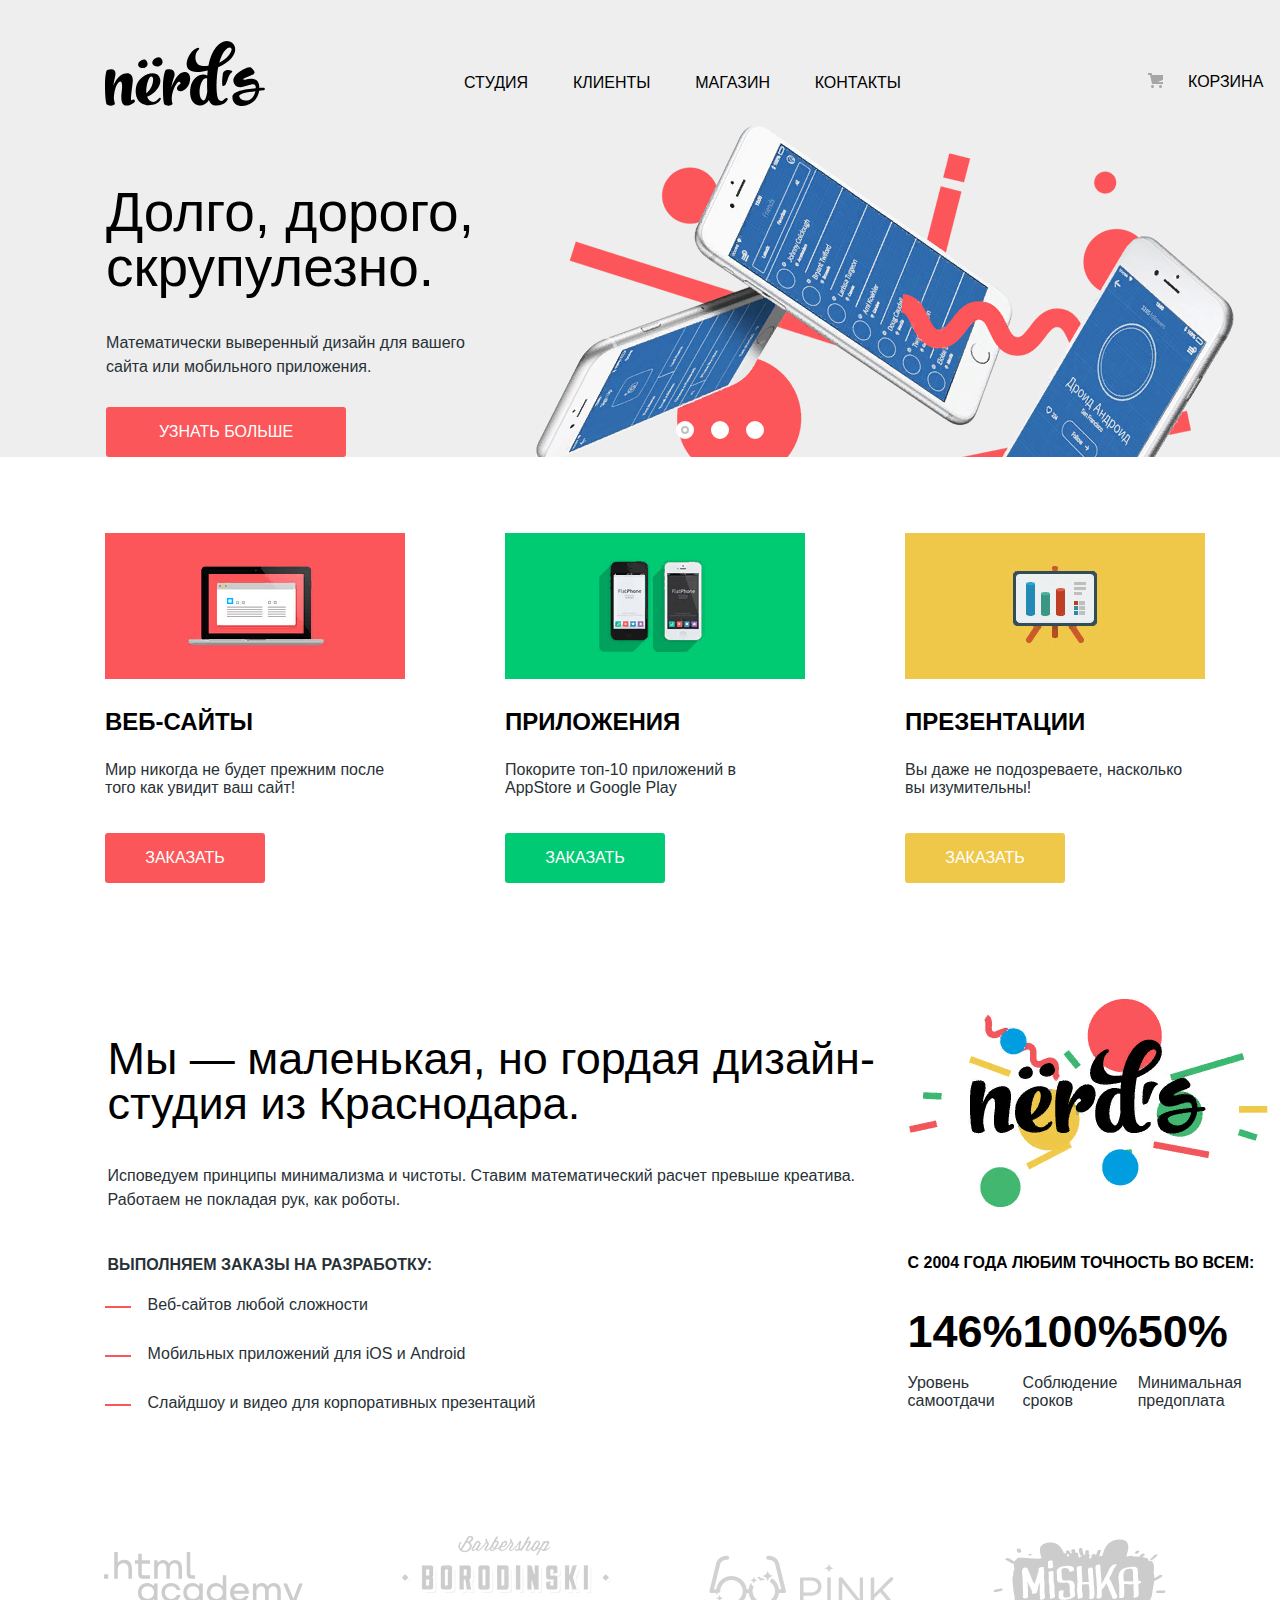
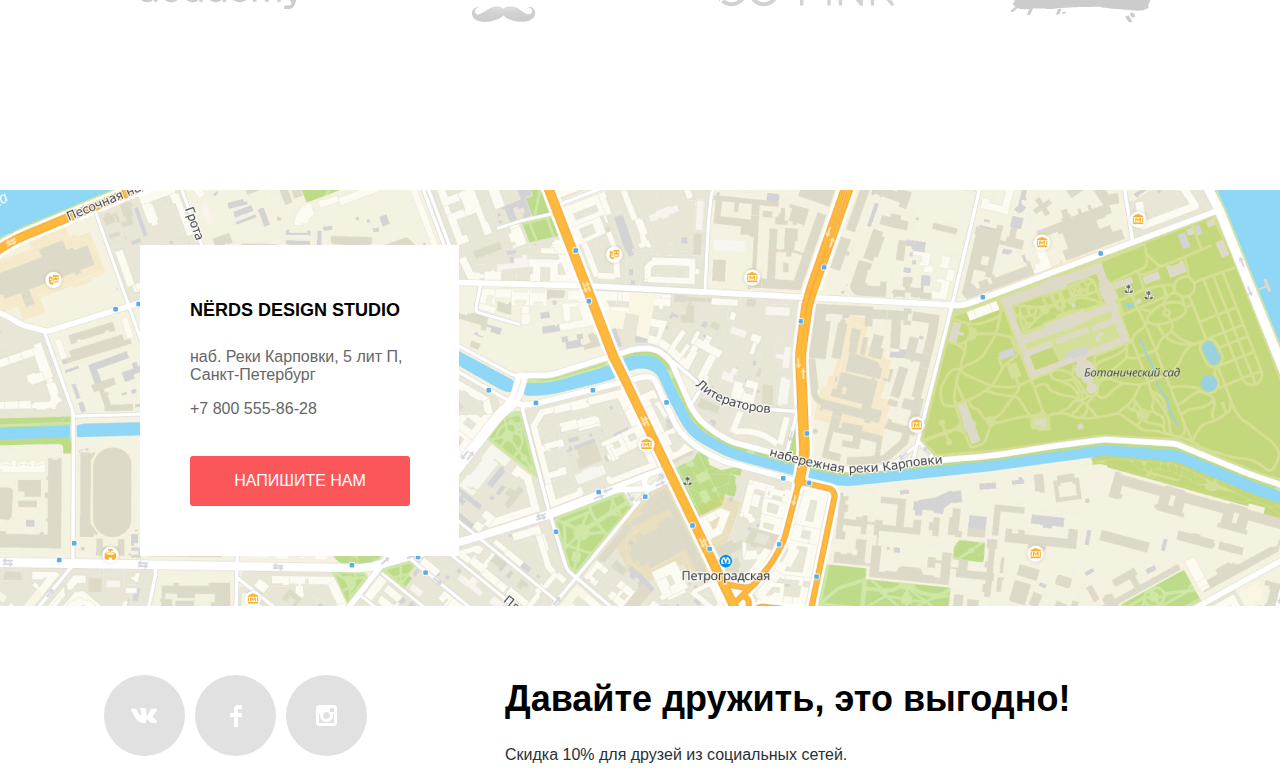
==== commit 42ed7a69: "Декоративные элементы на внутренней странице доработка 2" ====
--- a/index.html
+++ b/index.html
@@ -138,7 +138,7 @@
     <footer class="main-footer">
       <section class="footer-contacts">
         <h2 class="visually-hidden">Контактная информация</h2>
-        <div class="map modal-map">
+        <div class="map">
           <section class="contacts-address">
             <h3>NЁRDS DESIGN STUDIO</h3>
             <p>наб. Реки Карповки, 5 лит П, Санкт-Петербург</p>
--- a/css/style.css
+++ b/css/style.css
@@ -175,9 +175,18 @@
 
 .site-navigation a:active,
 .user-navigation a:active {
-  color: var(--basic-black);
-}
-
+
+  color: var(--basic-black);
+  border-bottom: 2px solid var(--special-red);
+  cursor: pointer;
+}
+/*
+.site-navigation li:hover a{
+  text-decoration: var(--basic-black);
+  border-bottom: 2px solid var(--special-red);
+  cursor: pointer;
+}
+*/
 /* Features */
 
 .features {
@@ -573,11 +582,6 @@
   background-image:url("../img/footer/map.jpg");
   margin-top: 55px;
 }
-
-.modal-map {
-  display: none;
-}
-
 
 .contacts-address {
   width: 219px;
@@ -820,13 +824,12 @@
   font-size: 16px;
   line-height: 18px;
 }
-
+/*
 .page-catalog {
   /*display: grid;
   grid-template-columns: 260px 1fr;
-  margin: 0 auto;*/
-
-}
+  margin: 0 auto;
+}*/
 
 .page-catalog-container {
   display: flex;
@@ -841,28 +844,24 @@
   font-size: 55px;
   line-height: 55px;
   text-align: center;
-  padding-top: 30px;
-  padding-bottom: 55px;
+  padding-top: 65px;
+  padding-bottom: 105px;
   grid-column: 1 / -1;
   margin: 0 auto;
 }
 
 
-/*
-.inner-page .page-title {
-  grid-column: 1 / -1;
-  margin: 0 auto;
-}*/
-
-.site-navigation-decor::after {
+.site-navigation-active li::after {
   content: "";
   position: absolute;
-  left: 730px;
-  top: 110px;
+  left: 10px;
+  top: 10px;
+  z-index: 1;
   width: 73px;
   height: 2px;
   background-color:  var(--special-red);
 }
+
 
 
 /* Filters */
@@ -882,12 +881,12 @@
   padding: 0;
   border: none;
   margin-left: 40px;
-  margin-top: 90px;
 }
 
 .range-filter {
   width: 260px;
   margin-top: 49px;
+  margin-left: 6px;
 }
 
 .filter-item legend {
@@ -958,7 +957,7 @@
   background: var(--basic-white-gray-light);
   font-family: inherit;
   font-size: inherit;
-  margin-top: 60px;
+  margin-top: 53px;
 }
 
 
@@ -968,7 +967,7 @@
 }
 
 .filter-option {
-  margin-bottom: 19px;
+  margin-bottom: 17px;
   padding-left: 45px;
   color: var(--basic-gray-dark);
   opacity: 0.4;
@@ -1005,7 +1004,7 @@
   left: -38px;
   width: 19px;
   height: 19px;
-  background-image: url("../img/filter/shape.svg");
+  background-image: url("../img/filter/check.svg");
   background-repeat: no-repeat;
   background-position: 0 0;
 }
@@ -1041,6 +1040,18 @@
   font-weight: bold;
   text-transform: uppercase;
 }
+.filter-item-range {
+ padding-bottom: 40px;
+}
+
+.filter-item-option legend {
+  padding-top: 50px;
+}
+
+.filter-item-slider legend {
+  padding-top: 28px;
+}
+
 
 .filter label {
   font-size: 16px;
@@ -1073,6 +1084,8 @@
   color: var(--basic-black);
   font-weight: 500;
   text-transform: uppercase;
+  margin-left: 45px;
+  margin-top: 35px;
 }
 
 .filters button:hover {
@@ -1090,16 +1103,15 @@
 .sorting {
   display: flex;
   flex-wrap: wrap;
-  justify-content: space-around;
+  justify-content: space-between;
   margin: 55px 0 auto;
-  height: 50px;
+  /*height: 50px;*/
   width: 900px;
 }
 
 .sorting-title {
   margin: 0px;
-  margin-top: 35px;
-  margin-left: 105px;
+  margin-left: 140px;
 }
 
 .sorting ul {
@@ -1110,6 +1122,7 @@
 .sorting-list {
   margin: 0px;
   display: flex;
+  justify-content: space-between;
 }
 
 .sorting-list a.active {
@@ -1123,7 +1136,19 @@
   font-weight: normal;
   text-decoration: none;
   opacity: 0.3;
-  margin-left: 30px;
+  margin-right: 25px;
+
+}
+
+.sorting-item {
+  font-size: 14px;
+  line-height: 18px;
+
+
+  display: flex;
+  align-items: center;
+  text-transform: uppercase;
+  mix-blend-mode: normal;
 }
 
 .sorting-list a:hover,
@@ -1161,7 +1186,7 @@
 .catalog ul {
   list-style: none;
   padding-left: 0px;
-  margin-top: 35px;
+
 }
 
 .catalog p {
@@ -1172,7 +1197,7 @@
 }
 
 .catalog-card {
-  margin-top: 30px;
+  margin-top: 50px;
 }
 
 .catalog-card-list {
@@ -1180,12 +1205,8 @@
   grid-template-columns: 358px 358px;
   margin: 0 auto;
   padding-left: 0px;
-  justify-content: space-around;
-  margin-left: 160px;
-}
-
-.catalog-card-list {
-  margin-left: 40px;
+  justify-content: space-between;
+  margin-left: 140px;
 }
 
 .catalog-card-title {
@@ -1203,18 +1224,28 @@
   margin: 0;
 }
 
-.catalog-card-decor{
+.catalog-card::before {
+  content: "";
+  position: relative;
+  display: block;
+  /*top: 40px;*/
+  width: 360px;
+  height: 40px;
+
+  background-image: url("../img/catalog/browser_1.svg");
+  background-repeat: no-repeat;
+  background-position: 0 0;
   opacity: 0.12;
-}
-
-.catalog-card-decor:hover {
-  opacity: 1;
 }
 
 .catalog-card:hover {
   filter: drop-shadow(0px 6px 15px rgba(0, 0, 0, 0.25));
 }
 
+.catalog-card:hover::before {
+  opacity: 1;
+}
+
 .catalog-card-price {
   display: flex;
   margin: 15px;
@@ -1230,10 +1261,21 @@
   opacity: 0.3;
 }
 
+.catalog-card {
+  position: relative;
+}
 .catalog-item-wrapper {
   width: 360px;
   height: 231px;
   background-color: var(--basic-gray-white);
+  position: absolute;
+  z-index: 1;
+  bottom: 0;
+  display: none;
+}
+
+.catalog-card:hover .catalog-item-wrapper {
+  display: block;
 }
 
 .catalog-item-wrapper h3 {
@@ -1283,7 +1325,7 @@
   padding: 0;
   margin: 0;
   list-style: none;
-  margin-left: 160px;
+  margin-left: 140px;
 }
 
 .pagination-item a {
